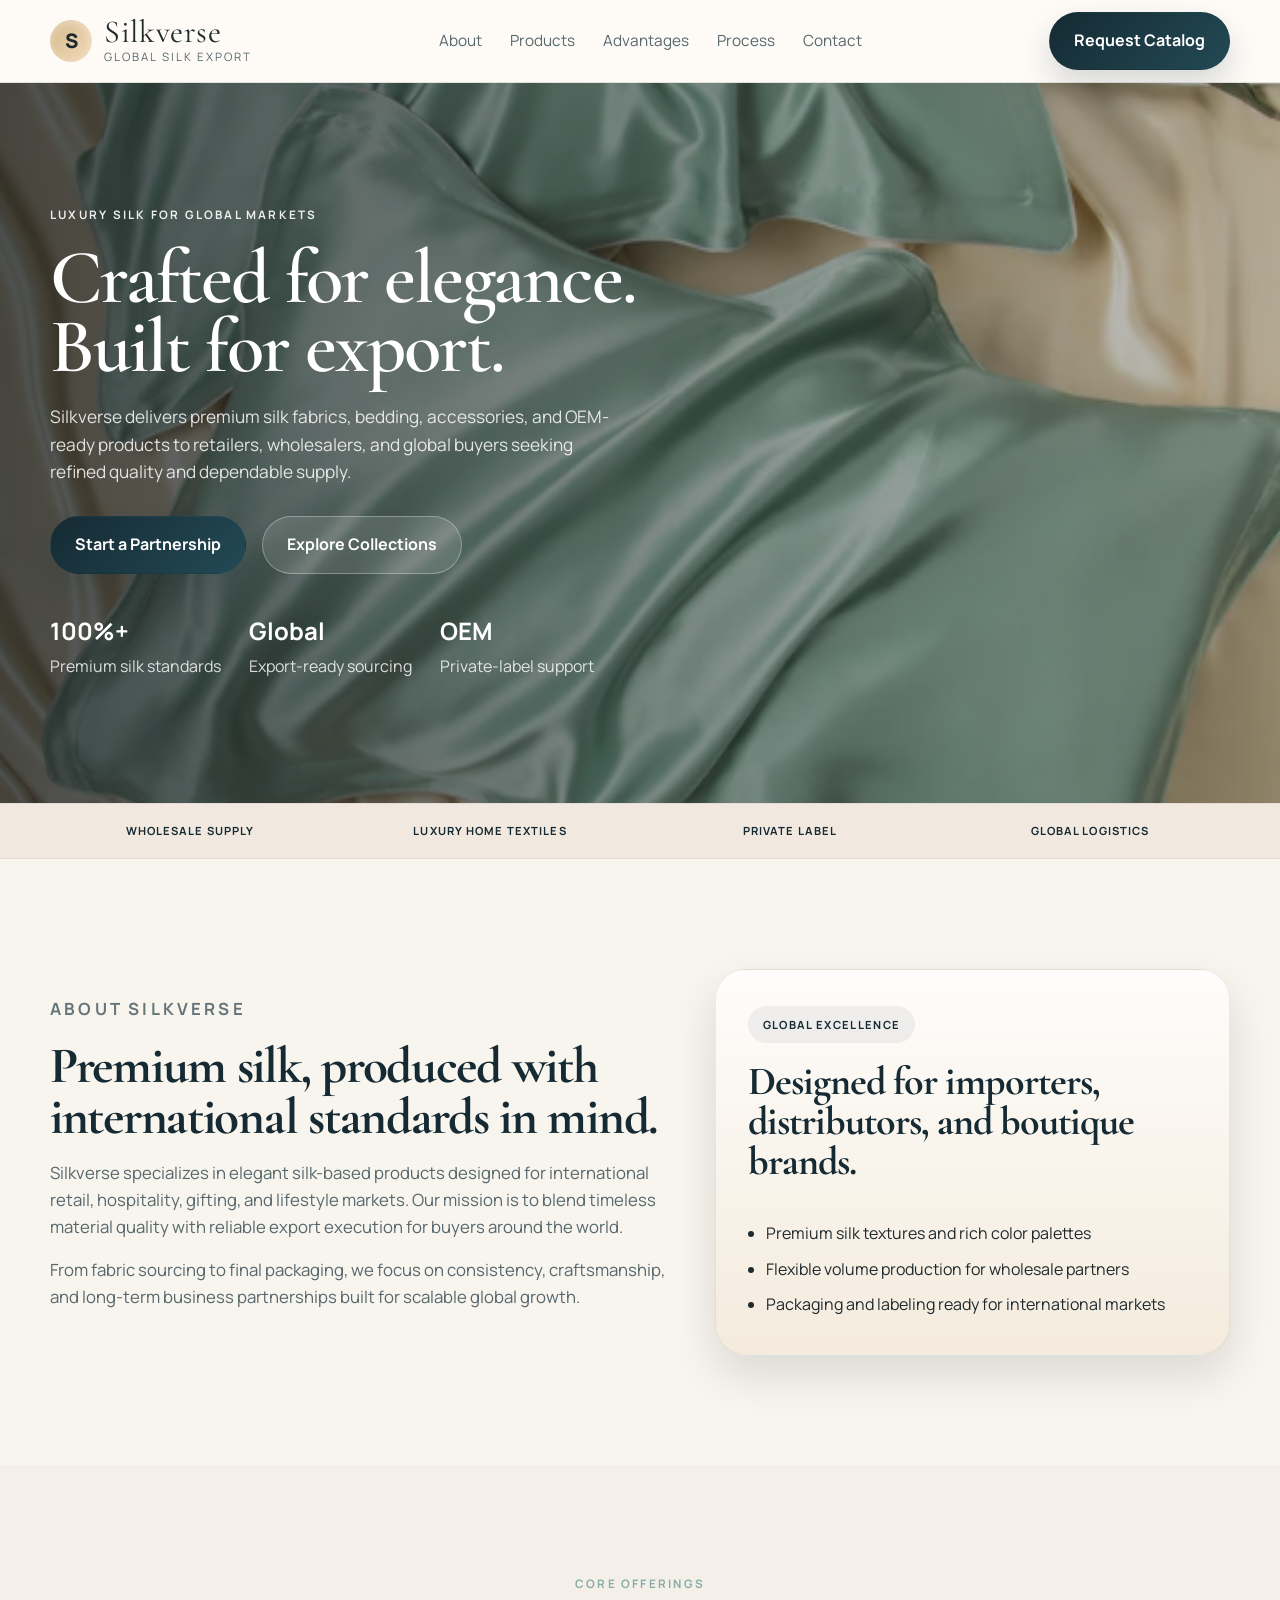
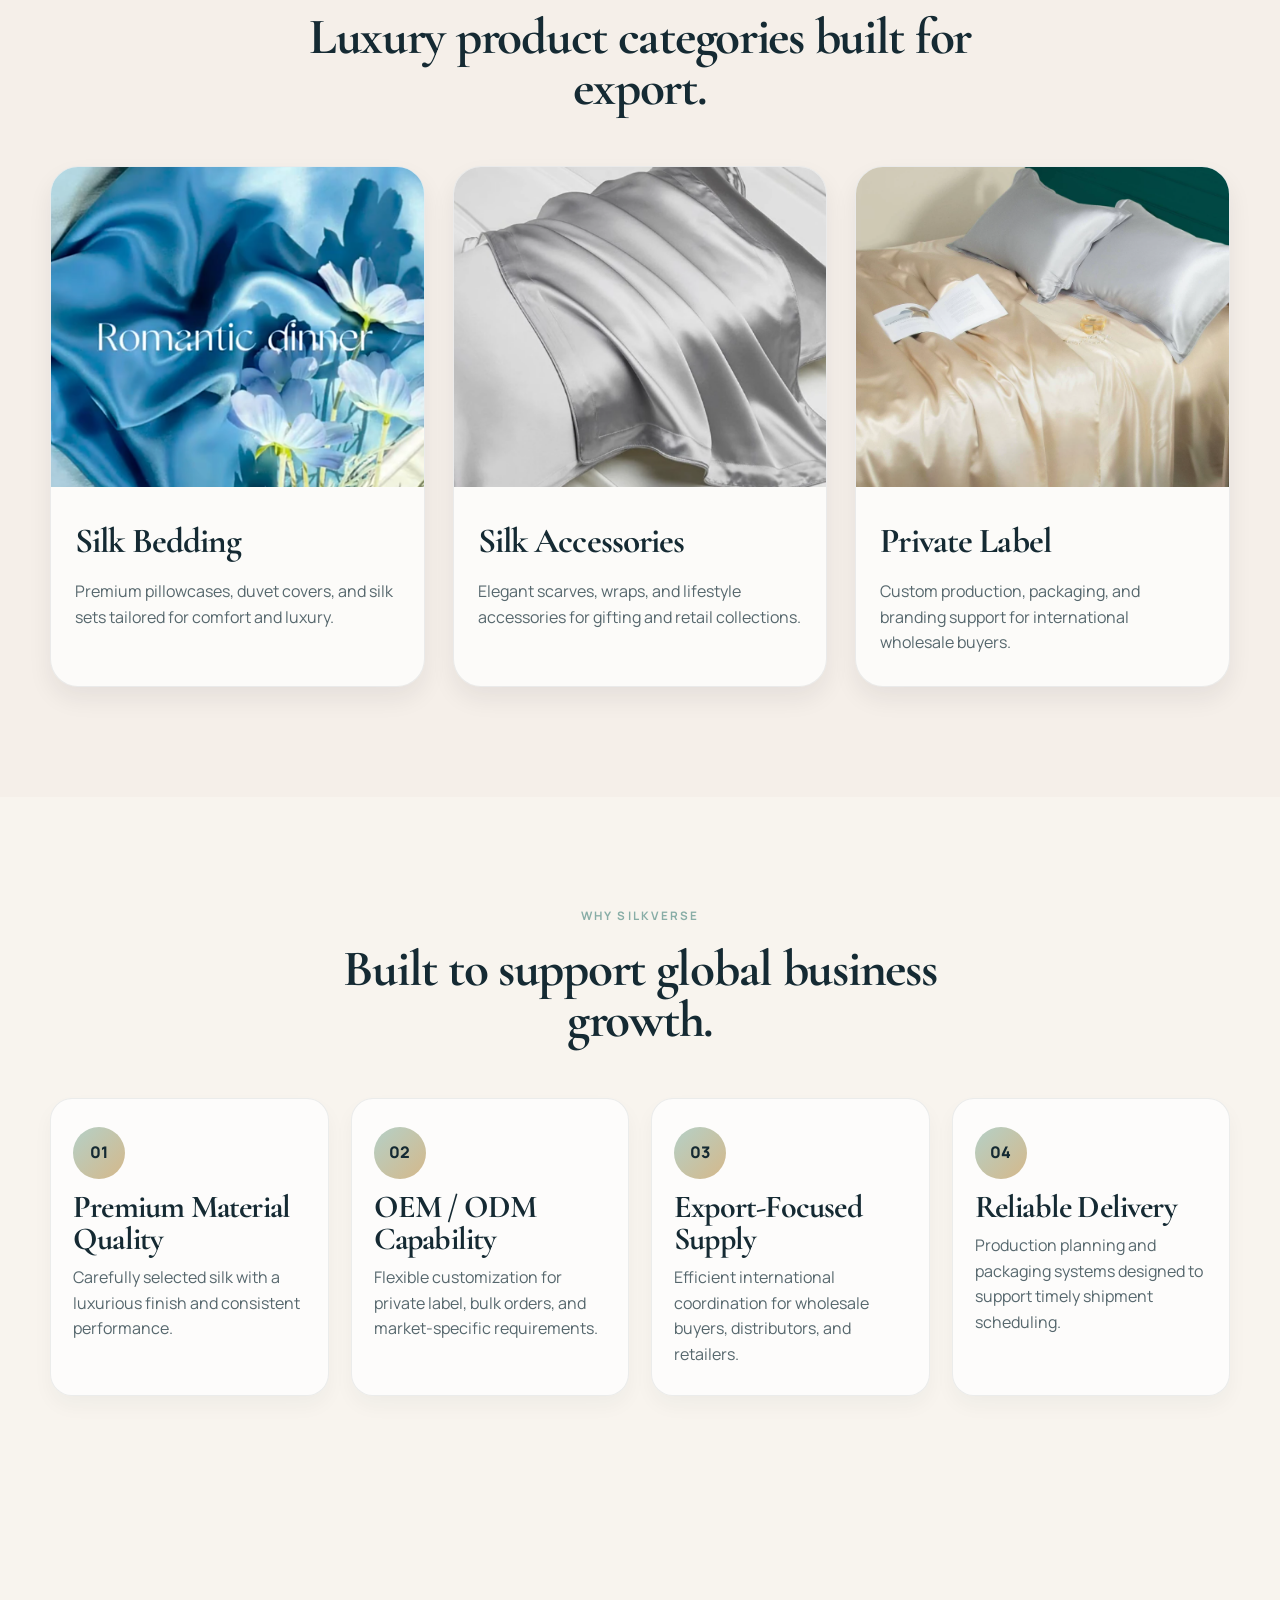
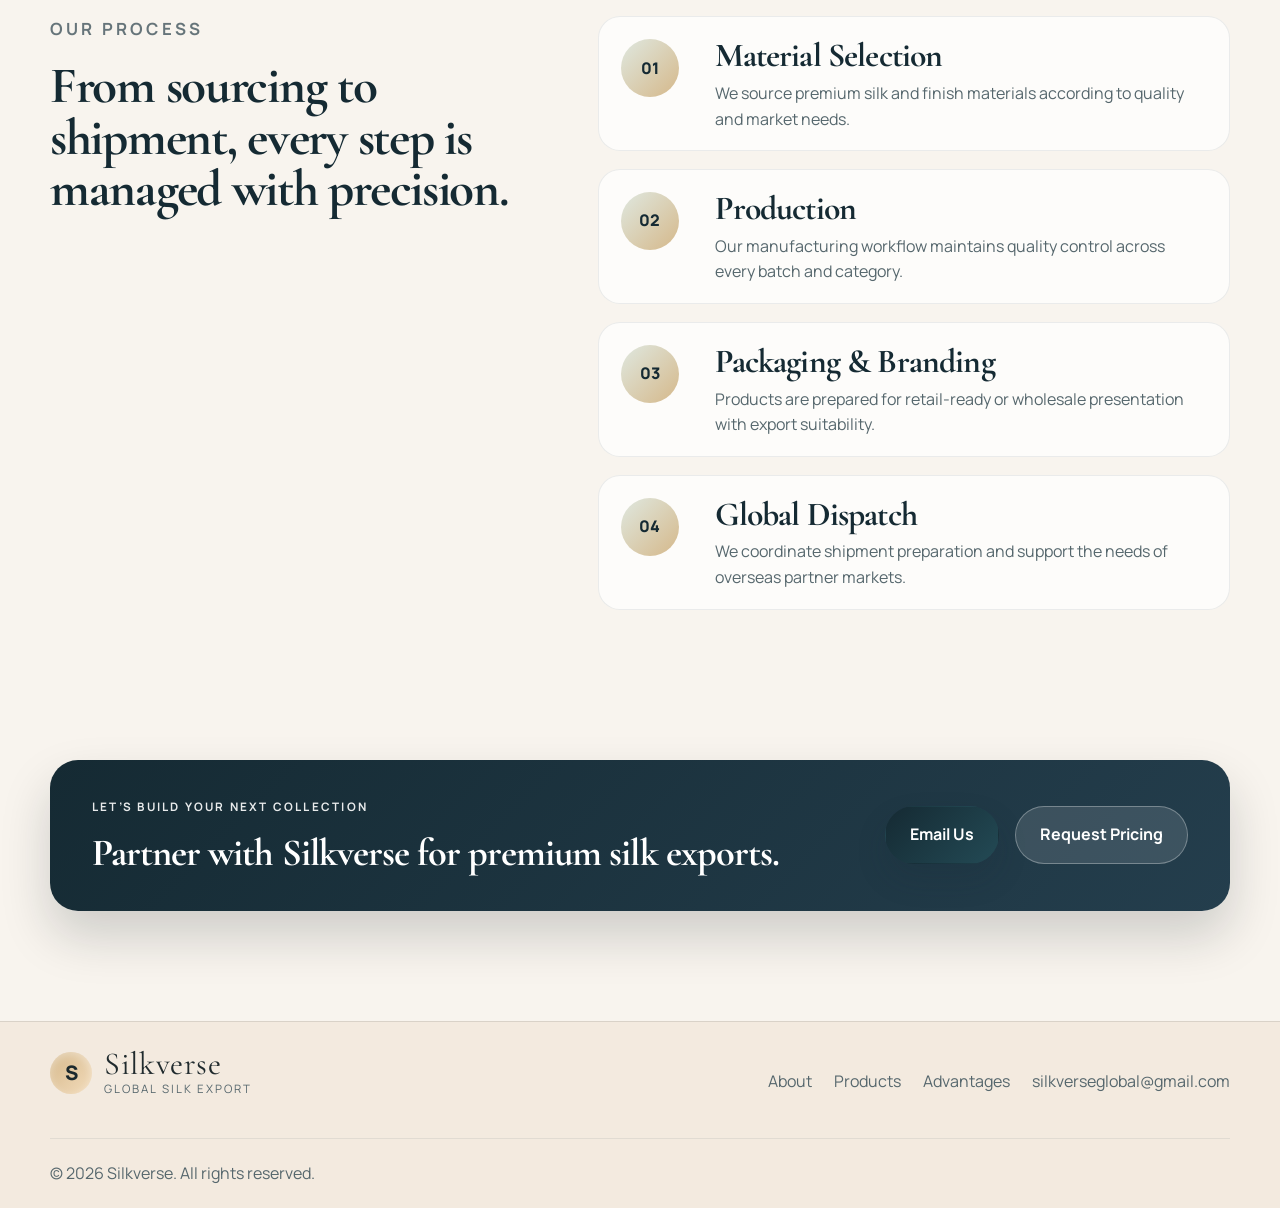
==== index.html @ 3ad84f10 "Initial Silkverse marketing site Co-authored-by: Copilot <223556219+Copilot@users.noreply.github.com" ====
<!DOCTYPE html>
<html lang="en">
  <head>
    <meta charset="UTF-8" />
    <meta name="viewport" content="width=device-width, initial-scale=1.0" />
    <meta
      name="description"
      content="Silkverse is a global silk export company delivering premium silk textiles, home essentials, and OEM solutions for international wholesale partners."
    />
    <title>Silkverse | Global Silk Export</title>
    <link rel="preconnect" href="https://fonts.googleapis.com" />
    <link rel="preconnect" href="https://fonts.gstatic.com" crossorigin />
    <link
      href="https://fonts.googleapis.com/css2?family=Cormorant+Garamond:wght@400;500;600;700&family=Manrope:wght@400;500;600;700;800&display=swap"
      rel="stylesheet"
    />
    <link rel="stylesheet" href="styles.css" />
  </head>
  <body>
    <header class="site-header">
      <div class="container nav-wrap">
        <div class="brand" aria-label="Silkverse logo">
          <span class="brand-mark">S</span>
          <div>
            <div class="brand-name">Silkverse</div>
            <div class="brand-tag">Global Silk Export</div>
          </div>
        </div>

        <nav class="main-nav" aria-label="Main navigation">
          <a href="#about">About</a>
          <a href="#products">Products</a>
          <a href="#advantages">Advantages</a>
          <a href="#process">Process</a>
          <a href="#contact">Contact</a>
        </nav>

        <a class="nav-cta" href="mailto:silkverseglobal@gmail.com">Request Catalog</a>
      </div>
    </header>

    <main>
      <section class="hero">
        <div class="hero-overlay"></div>
        <div class="container hero-grid">
          <div class="hero-copy">
            <p class="eyebrow">Luxury silk for global markets</p>
            <h1>Crafted for elegance. Built for export.</h1>
            <p class="lead">
              Silkverse delivers premium silk fabrics, bedding, accessories, and OEM-ready
              products to retailers, wholesalers, and global buyers seeking refined quality and
              dependable supply.
            </p>
            <div class="hero-actions">
              <a class="btn btn-primary" href="mailto:silkverseglobal@gmail.com">Start a Partnership</a>
              <a class="btn btn-secondary" href="#products">Explore Collections</a>
            </div>
            <ul class="hero-metrics" aria-label="Company metrics">
              <li><strong>100%+</strong><span>Premium silk standards</span></li>
              <li><strong>Global</strong><span>Export-ready sourcing</span></li>
              <li><strong>OEM</strong><span>Private-label support</span></li>
            </ul>
          </div>
        </div>
      </section>

      <section class="trust-bar">
        <div class="container trust-inner">
          <span>Wholesale Supply</span>
          <span>Luxury Home Textiles</span>
          <span>Private Label</span>
          <span>Global Logistics</span>
        </div>
      </section>

      <section class="section intro" id="about">
        <div class="container split-layout">
          <div class="section-copy">
            <p class="eyebrow eyebrow-dark">About Silkverse</p>
            <h2>Premium silk, produced with international standards in mind.</h2>
            <p>
              Silkverse specializes in elegant silk-based products designed for international retail,
              hospitality, gifting, and lifestyle markets. Our mission is to blend timeless material
              quality with reliable export execution for buyers around the world.
            </p>
            <p>
              From fabric sourcing to final packaging, we focus on consistency, craftsmanship, and
              long-term business partnerships built for scalable global growth.
            </p>
          </div>

          <div class="feature-card highlight-card">
            <div class="mini-label">Global excellence</div>
            <h3>Designed for importers, distributors, and boutique brands.</h3>
            <ul>
              <li>Premium silk textures and rich color palettes</li>
              <li>Flexible volume production for wholesale partners</li>
              <li>Packaging and labeling ready for international markets</li>
            </ul>
          </div>
        </div>
      </section>

      <section class="section products" id="products">
        <div class="container">
          <div class="section-heading center">
            <p class="eyebrow eyebrow-dark">Core offerings</p>
            <h2>Luxury product categories built for export.</h2>
          </div>

          <div class="product-grid">
            <article class="product-card">
              <div class="product-visual visual-one"></div>
              <div class="product-content">
                <h3>Silk Bedding</h3>
                <p>Premium pillowcases, duvet covers, and silk sets tailored for comfort and luxury.</p>
              </div>
            </article>

            <article class="product-card">
              <div class="product-visual visual-two"></div>
              <div class="product-content">
                <h3>Silk Accessories</h3>
                <p>Elegant scarves, wraps, and lifestyle accessories for gifting and retail collections.</p>
              </div>
            </article>

            <article class="product-card">
              <div class="product-visual visual-three"></div>
              <div class="product-content">
                <h3>Private Label</h3>
                <p>Custom production, packaging, and branding support for international wholesale buyers.</p>
              </div>
            </article>
          </div>
        </div>
      </section>

      <section class="section advantages" id="advantages">
        <div class="container">
          <div class="section-heading center">
            <p class="eyebrow eyebrow-dark">Why Silkverse</p>
            <h2>Built to support global business growth.</h2>
          </div>

          <div class="advantage-grid">
            <div class="advantage-item">
              <span class="icon">01</span>
              <h3>Premium Material Quality</h3>
              <p>Carefully selected silk with a luxurious finish and consistent performance.</p>
            </div>
            <div class="advantage-item">
              <span class="icon">02</span>
              <h3>OEM / ODM Capability</h3>
              <p>Flexible customization for private label, bulk orders, and market-specific requirements.</p>
            </div>
            <div class="advantage-item">
              <span class="icon">03</span>
              <h3>Export-Focused Supply</h3>
              <p>Efficient international coordination for wholesale buyers, distributors, and retailers.</p>
            </div>
            <div class="advantage-item">
              <span class="icon">04</span>
              <h3>Reliable Delivery</h3>
              <p>Production planning and packaging systems designed to support timely shipment scheduling.</p>
            </div>
          </div>
        </div>
      </section>

      <section class="section process" id="process">
        <div class="container process-wrap">
          <div class="section-copy process-copy">
            <p class="eyebrow eyebrow-dark">Our process</p>
            <h2>From sourcing to shipment, every step is managed with precision.</h2>
          </div>

          <div class="timeline">
            <div class="timeline-item">
              <span>01</span>
              <div>
                <h3>Material Selection</h3>
                <p>We source premium silk and finish materials according to quality and market needs.</p>
              </div>
            </div>
            <div class="timeline-item">
              <span>02</span>
              <div>
                <h3>Production</h3>
                <p>Our manufacturing workflow maintains quality control across every batch and category.</p>
              </div>
            </div>
            <div class="timeline-item">
              <span>03</span>
              <div>
                <h3>Packaging & Branding</h3>
                <p>Products are prepared for retail-ready or wholesale presentation with export suitability.</p>
              </div>
            </div>
            <div class="timeline-item">
              <span>04</span>
              <div>
                <h3>Global Dispatch</h3>
                <p>We coordinate shipment preparation and support the needs of overseas partner markets.</p>
              </div>
            </div>
          </div>
        </div>
      </section>

      <section class="section cta-block" id="contact">
        <div class="container cta-box">
          <div>
            <p class="eyebrow">Let’s build your next collection</p>
            <h2>Partner with Silkverse for premium silk exports.</h2>
          </div>
          <div class="cta-actions">
            <a class="btn btn-primary" href="mailto:silkverseglobal@gmail.com">Email Us</a>
            <a class="btn btn-secondary" href="mailto:silkverseglobal@gmail.com?subject=Wholesale%20Inquiry">Request Pricing</a>
          </div>
        </div>
      </section>
    </main>

    <footer class="site-footer">
      <div class="container footer-wrap">
        <div>
          <div class="brand footer-brand" aria-label="Silkverse footer logo">
            <span class="brand-mark">S</span>
            <div>
              <div class="brand-name">Silkverse</div>
              <div class="brand-tag">Global Silk Export</div>
            </div>
          </div>
        </div>

        <div class="footer-links">
          <a href="#about">About</a>
          <a href="#products">Products</a>
          <a href="#advantages">Advantages</a>
          <a href="mailto:silkverseglobal@gmail.com">silkverseglobal@gmail.com</a>
        </div>
      </div>
      <div class="container footer-bottom">
        <p>© <span id="year"></span> Silkverse. All rights reserved.</p>
      </div>
    </footer>

    <script src="script.js"></script>
  </body>
</html>
---- styles.css ----
:root {
  --bg: #f8f4ee;
  --panel: #fffdf9;
  --panel-strong: #f3e8db;
  --text: #1f2a2d;
  --muted: #56676d;
  --line: rgba(26, 35, 38, 0.12);
  --gold: #d5b88a;
  --sage: #b4d0c7;
  --sage-deep: #7ca69f;
  --navy: #152a33;
  --shadow: 0 20px 45px rgba(17, 24, 29, 0.12);
}

* {
  box-sizing: border-box;
}

html {
  scroll-behavior: smooth;
}

body {
  margin: 0;
  font-family: "Manrope", sans-serif;
  color: var(--text);
  background: var(--bg);
  line-height: 1.6;
}

a {
  color: inherit;
  text-decoration: none;
}

img {
  max-width: 100%;
  display: block;
}

.container {
  width: min(1180px, calc(100% - 40px));
  margin: 0 auto;
}

.site-header {
  position: sticky;
  top: 0;
  z-index: 20;
  background: rgba(255, 253, 249, 0.82);
  backdrop-filter: blur(10px);
  border-bottom: 1px solid var(--line);
}

.nav-wrap {
  display: flex;
  align-items: center;
  justify-content: space-between;
  min-height: 82px;
  gap: 20px;
}

.brand {
  display: inline-flex;
  align-items: center;
  gap: 12px;
}

.brand-mark {
  display: grid;
  place-items: center;
  width: 42px;
  height: 42px;
  border-radius: 50%;
  background: linear-gradient(135deg, var(--gold), #f3dcbc);
  color: #1b292d;
  font-weight: 800;
  font-size: 1.25rem;
  box-shadow: inset 0 3px 9px rgba(255, 255, 255, 0.4);
}

.brand-name {
  font-family: "Cormorant Garamond", serif;
  font-size: clamp(2rem, 1.8vw, 2.5rem);
  line-height: 1;
  letter-spacing: 0.02em;
}

.brand-tag {
  font-size: 0.72rem;
  text-transform: uppercase;
  letter-spacing: 0.18em;
  color: var(--muted);
}

.main-nav {
  display: flex;
  align-items: center;
  gap: 28px;
  color: var(--muted);
  font-size: 0.96rem;
}

.main-nav a {
  position: relative;
}

.main-nav a::after {
  content: "";
  position: absolute;
  left: 0;
  bottom: -8px;
  width: 100%;
  height: 2px;
  background: var(--gold);
  transform: scaleX(0);
  transform-origin: left;
  transition: transform 0.25s ease;
}

.main-nav a:hover::after,
.main-nav a:focus-visible::after {
  transform: scaleX(1);
}

.nav-cta,
.btn {
  display: inline-flex;
  align-items: center;
  justify-content: center;
  padding: 0.95rem 1.5rem;
  border-radius: 999px;
  border: 1px solid transparent;
  font-weight: 700;
  transition: transform 0.2s ease, box-shadow 0.2s ease, border-color 0.2s ease;
}

.nav-cta,
.btn-primary {
  background: linear-gradient(135deg, var(--navy), #234a55);
  color: #fff;
  box-shadow: 0 15px 30px rgba(21, 42, 51, 0.17);
}

.btn-secondary {
  background: rgba(255, 255, 255, 0.12);
  color: #fff;
  border-color: rgba(255, 255, 255, 0.3);
}

.nav-cta:hover,
.btn:hover {
  transform: translateY(-1px);
}

.hero {
  position: relative;
  min-height: 720px;
  display: flex;
  align-items: center;
  background-image: url("蠶絲 (2).png");
  background-size: cover;
  background-position: center;
}

.hero-overlay {
  position: absolute;
  inset: 0;
  background: linear-gradient(90deg, rgba(10, 16, 19, 0.72), rgba(10, 16, 19, 0.22));
}

.hero-grid {
  position: relative;
  z-index: 1;
  width: min(1180px, calc(100% - 40px));
  display: grid;
  grid-template-columns: 1.15fr 0.85fr;
  align-items: center;
}

.hero-copy {
  max-width: 640px;
  color: #fff;
  padding: 72px 0;
}

.eyebrow {
  margin: 0 0 18px;
  text-transform: uppercase;
  letter-spacing: 0.19em;
  font-size: 0.73rem;
  font-weight: 700;
  opacity: 0.9;
}

.eyebrow-dark {
  color: var(--sage-deep);
}

.hero h1,
.section h2,
.product-content h3,
.feature-card h3,
.advantage-item h3,
.timeline-item h3 {
  font-family: "Cormorant Garamond", serif;
  letter-spacing: -0.025em;
}

.hero h1 {
  margin: 0;
  font-size: clamp(4rem, 6vw, 7rem);
  line-height: 0.9;
  font-weight: 600;
}

.lead {
  margin-top: 22px;
  max-width: 560px;
  font-size: 1.08rem;
  color: rgba(255, 255, 255, 0.84);
}

.hero-actions {
  margin-top: 30px;
  display: flex;
  flex-wrap: wrap;
  gap: 16px;
}

.hero-metrics {
  list-style: none;
  margin: 38px 0 0;
  padding: 0;
  display: flex;
  flex-wrap: wrap;
  gap: 28px;
}

.hero-metrics li {
  display: flex;
  flex-direction: column;
  gap: 4px;
  min-width: 130px;
  color: rgba(255, 255, 255, 0.82);
}

.hero-metrics strong {
  font-size: 1.5rem;
  color: #fff;
}

.trust-bar {
  background: #f1e8df;
  border-top: 1px solid rgba(21, 42, 51, 0.06);
  border-bottom: 1px solid rgba(21, 42, 51, 0.06);
}

.trust-inner {
  display: grid;
  grid-template-columns: repeat(4, minmax(0, 1fr));
  gap: 20px;
  padding: 18px 0;
  text-align: center;
  color: var(--navy);
  font-weight: 700;
  letter-spacing: 0.1em;
  text-transform: uppercase;
  font-size: 0.7rem;
}

.section {
  padding: 110px 0;
}

.section-heading {
  max-width: 700px;
  margin-bottom: 52px;
}

.section-heading.center {
  margin-left: auto;
  margin-right: auto;
  text-align: center;
}

.section h2 {
  margin: 0;
  font-size: clamp(2.8rem, 4vw, 4rem);
  line-height: 1;
  color: var(--navy);
}

.split-layout {
  display: grid;
  grid-template-columns: 1.1fr 0.9fr;
  gap: 36px;
  align-items: center;
}

.section-copy p {
  color: var(--muted);
  font-size: 1.05rem;
}

.feature-card {
  background: linear-gradient(180deg, #fefdfb, #f4ebdd);
  border: 1px solid rgba(21, 42, 51, 0.08);
  box-shadow: var(--shadow);
  border-radius: 30px;
  padding: 36px 32px;
}

.feature-card h3 {
  margin-top: 0;
  font-size: 2.5rem;
  color: var(--navy);
  line-height: 1;
}

.feature-card ul {
  margin: 18px 0 0;
  padding-left: 18px;
  color: var(--text);
}

.feature-card li + li {
  margin-top: 10px;
}

.mini-label {
  display: inline-block;
  padding: 0.6rem 0.9rem;
  border-radius: 999px;
  background: rgba(21, 42, 51, 0.06);
  color: var(--navy);
  font-size: 0.7rem;
  text-transform: uppercase;
  letter-spacing: 0.12em;
  font-weight: 700;
  margin-bottom: 18px;
}

.products {
  background: #f5efe9;
}

.product-grid {
  display: grid;
  grid-template-columns: repeat(3, minmax(0, 1fr));
  gap: 28px;
}

.product-card {
  overflow: hidden;
  border-radius: 28px;
  background: rgba(255, 255, 255, 0.72);
  border: 1px solid rgba(21, 42, 51, 0.08);
  box-shadow: 0 12px 24px rgba(23, 33, 36, 0.07);
}

.product-visual {
  min-height: 320px;
  background-size: cover;
  background-position: center;
}

.visual-one {
  background-image: url("蠶絲 (1).png");
}

.visual-two {
  background-image: url("蠶絲 (3).png");
}

.visual-three {
  background-image: url("蠶絲 (5).png");
}

.product-content {
  padding: 26px 24px 30px;
}

.product-content h3 {
  margin: 0 0 10px;
  font-size: 2.2rem;
  color: var(--navy);
}

.product-content p {
  margin: 0;
  color: var(--muted);
}

.advantage-grid {
  display: grid;
  grid-template-columns: repeat(4, minmax(0, 1fr));
  gap: 22px;
}

.advantage-item {
  background: rgba(255, 255, 255, 0.74);
  border: 1px solid rgba(21, 42, 51, 0.08);
  padding: 28px 22px;
  border-radius: 22px;
  box-shadow: 0 10px 20px rgba(21, 42, 51, 0.04);
}

.icon {
  display: inline-flex;
  align-items: center;
  justify-content: center;
  width: 52px;
  height: 52px;
  border-radius: 50%;
  background: linear-gradient(135deg, var(--sage), var(--gold));
  color: var(--navy);
  font-weight: 800;
  margin-bottom: 12px;
}

.advantage-item h3 {
  margin: 0 0 10px;
  font-size: 2rem;
  color: var(--navy);
  line-height: 1;
}

.advantage-item p {
  margin: 0;
  color: var(--muted);
}

.process-wrap {
  display: grid;
  grid-template-columns: 0.9fr 1.1fr;
  gap: 30px;
  align-items: start;
}

.process-copy {
  position: sticky;
  top: 112px;
}

.timeline {
  display: grid;
  gap: 18px;
}

.timeline-item {
  display: grid;
  grid-template-columns: 74px 1fr;
  gap: 20px;
  background: rgba(255, 255, 255, 0.7);
  border: 1px solid rgba(21, 42, 51, 0.08);
  border-radius: 22px;
  padding: 22px 22px 18px;
}

.timeline-item span {
  display: grid;
  place-items: center;
  width: 58px;
  height: 58px;
  border-radius: 50%;
  background: linear-gradient(135deg, #dfe8e0, var(--gold));
  color: var(--navy);
  font-weight: 800;
}

.timeline-item h3 {
  margin: 0 0 8px;
  font-size: 2.1rem;
  color: var(--navy);
  line-height: 1;
}

.timeline-item p {
  margin: 0;
  color: var(--muted);
}

.cta-block {
  padding-top: 40px;
}

.cta-box {
  display: flex;
  align-items: center;
  justify-content: space-between;
  gap: 22px;
  padding: 38px 42px;
  border-radius: 28px;
  background: linear-gradient(135deg, var(--navy), #243e4d);
  color: white;
  box-shadow: 0 25px 50px rgba(15, 28, 34, 0.18);
}

.cta-box h2 {
  margin: 0;
  color: #fff;
  font-size: clamp(2.1rem, 3vw, 3.3rem);
  font-family: "Cormorant Garamond", serif;
  line-height: 1;
}

.cta-actions {
  display: flex;
  flex-wrap: wrap;
  gap: 16px;
}

.site-footer {
  background: #f3eadf;
  border-top: 1px solid var(--line);
  padding-top: 26px;
}

.footer-wrap,
.footer-bottom {
  display: flex;
  align-items: center;
  justify-content: space-between;
  gap: 16px;
}

.footer-brand {
  margin-bottom: 18px;
}

.footer-links {
  display: flex;
  flex-wrap: wrap;
  justify-content: flex-end;
  gap: 22px;
  color: var(--muted);
}

.footer-bottom {
  border-top: 1px solid rgba(21, 42, 51, 0.08);
  margin-top: 22px;
  min-height: 70px;
  color: var(--muted);
}

@media (max-width: 980px) {
  .hero-grid,
  .split-layout,
  .process-wrap,
  .cta-box {
    grid-template-columns: 1fr;
    display: grid;
  }

  .product-grid,
  .advantage-grid,
  .trust-inner {
    grid-template-columns: repeat(2, minmax(0, 1fr));
  }

  .main-nav {
    display: none;
  }

  .cta-box {
    justify-content: stretch;
  }
}

@media (max-width: 640px) {
  .hero {
    min-height: 620px;
  }

  .hero-copy {
    padding: 52px 0;
  }

  .product-grid,
  .advantage-grid,
  .trust-inner {
    grid-template-columns: 1fr;
  }

  .nav-wrap {
    min-height: 72px;
  }

  .nav-cta {
    display: none;
  }

  .hero-actions,
  .cta-actions,
  .footer-wrap,
  .footer-bottom {
    flex-direction: column;
    align-items: flex-start;
  }

  .footer-links {
    justify-content: flex-start;
  }

  .section {
    padding: 80px 0;
  }
}
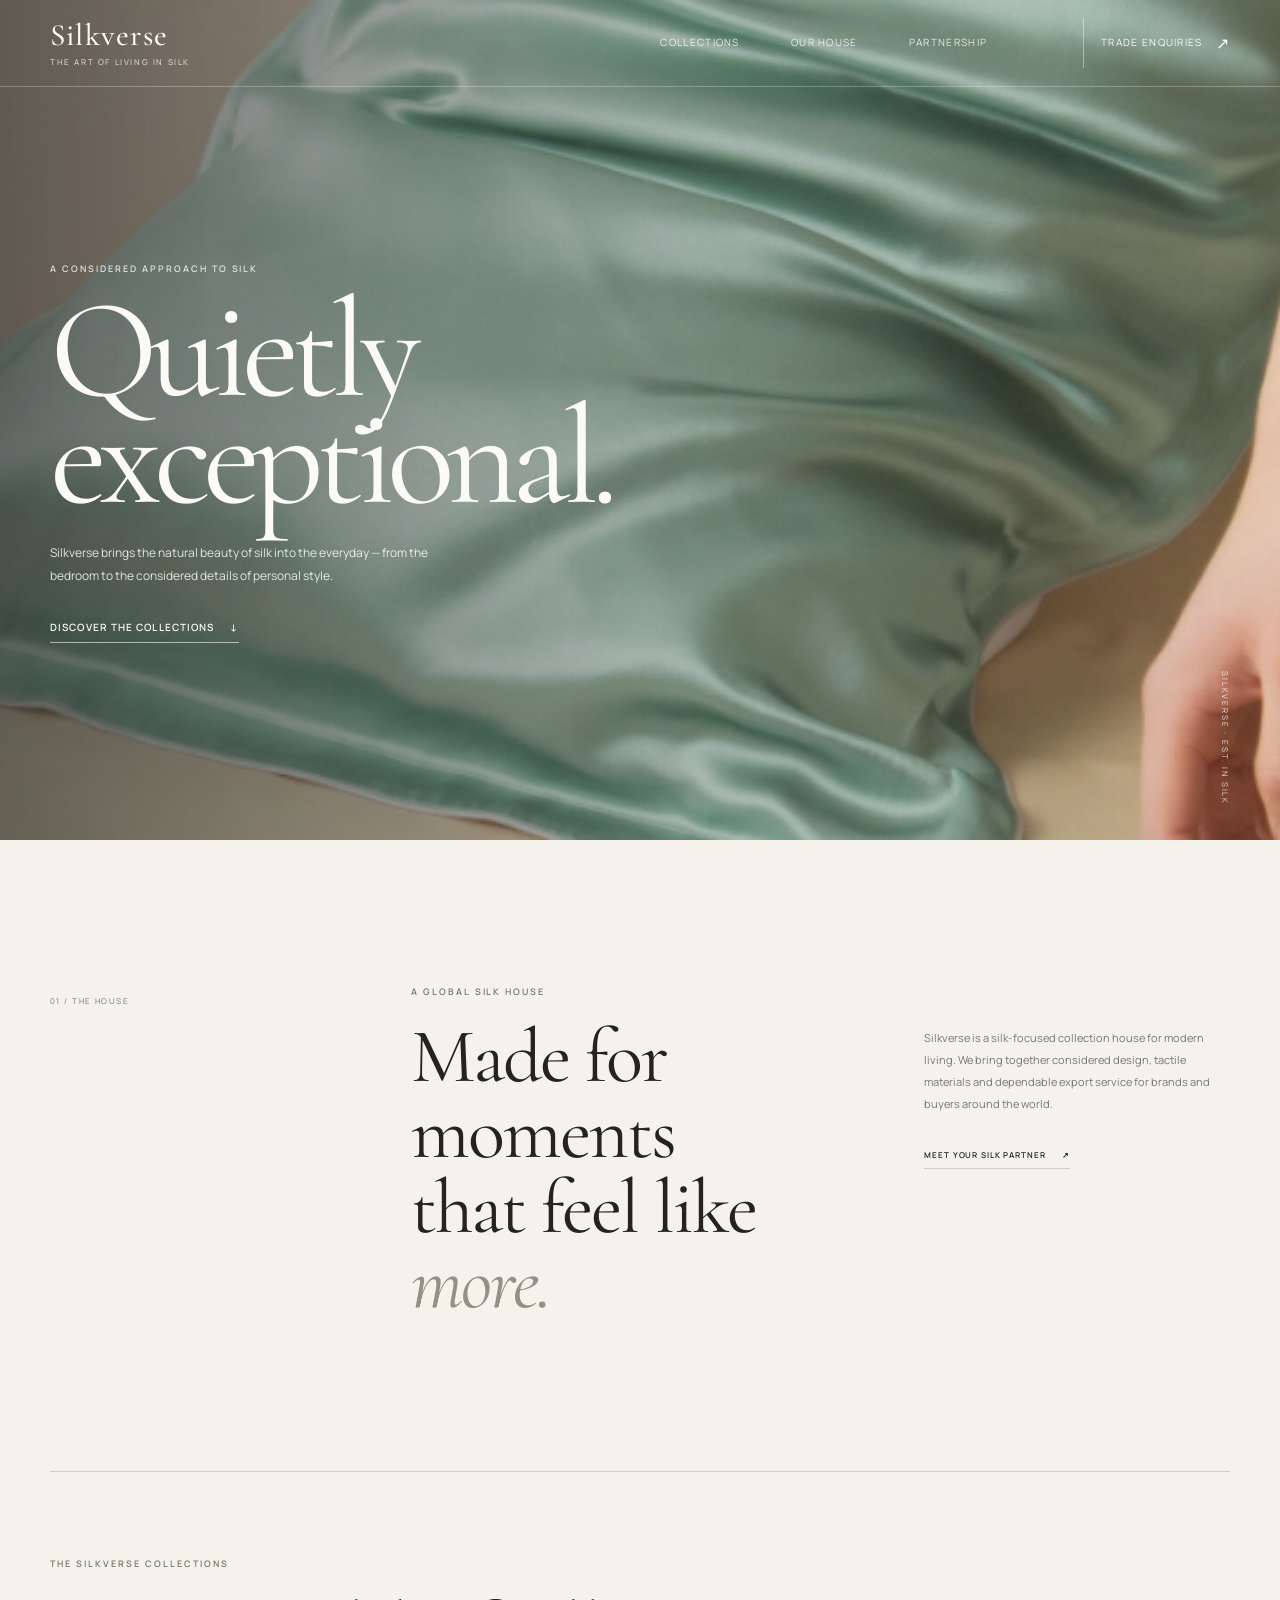
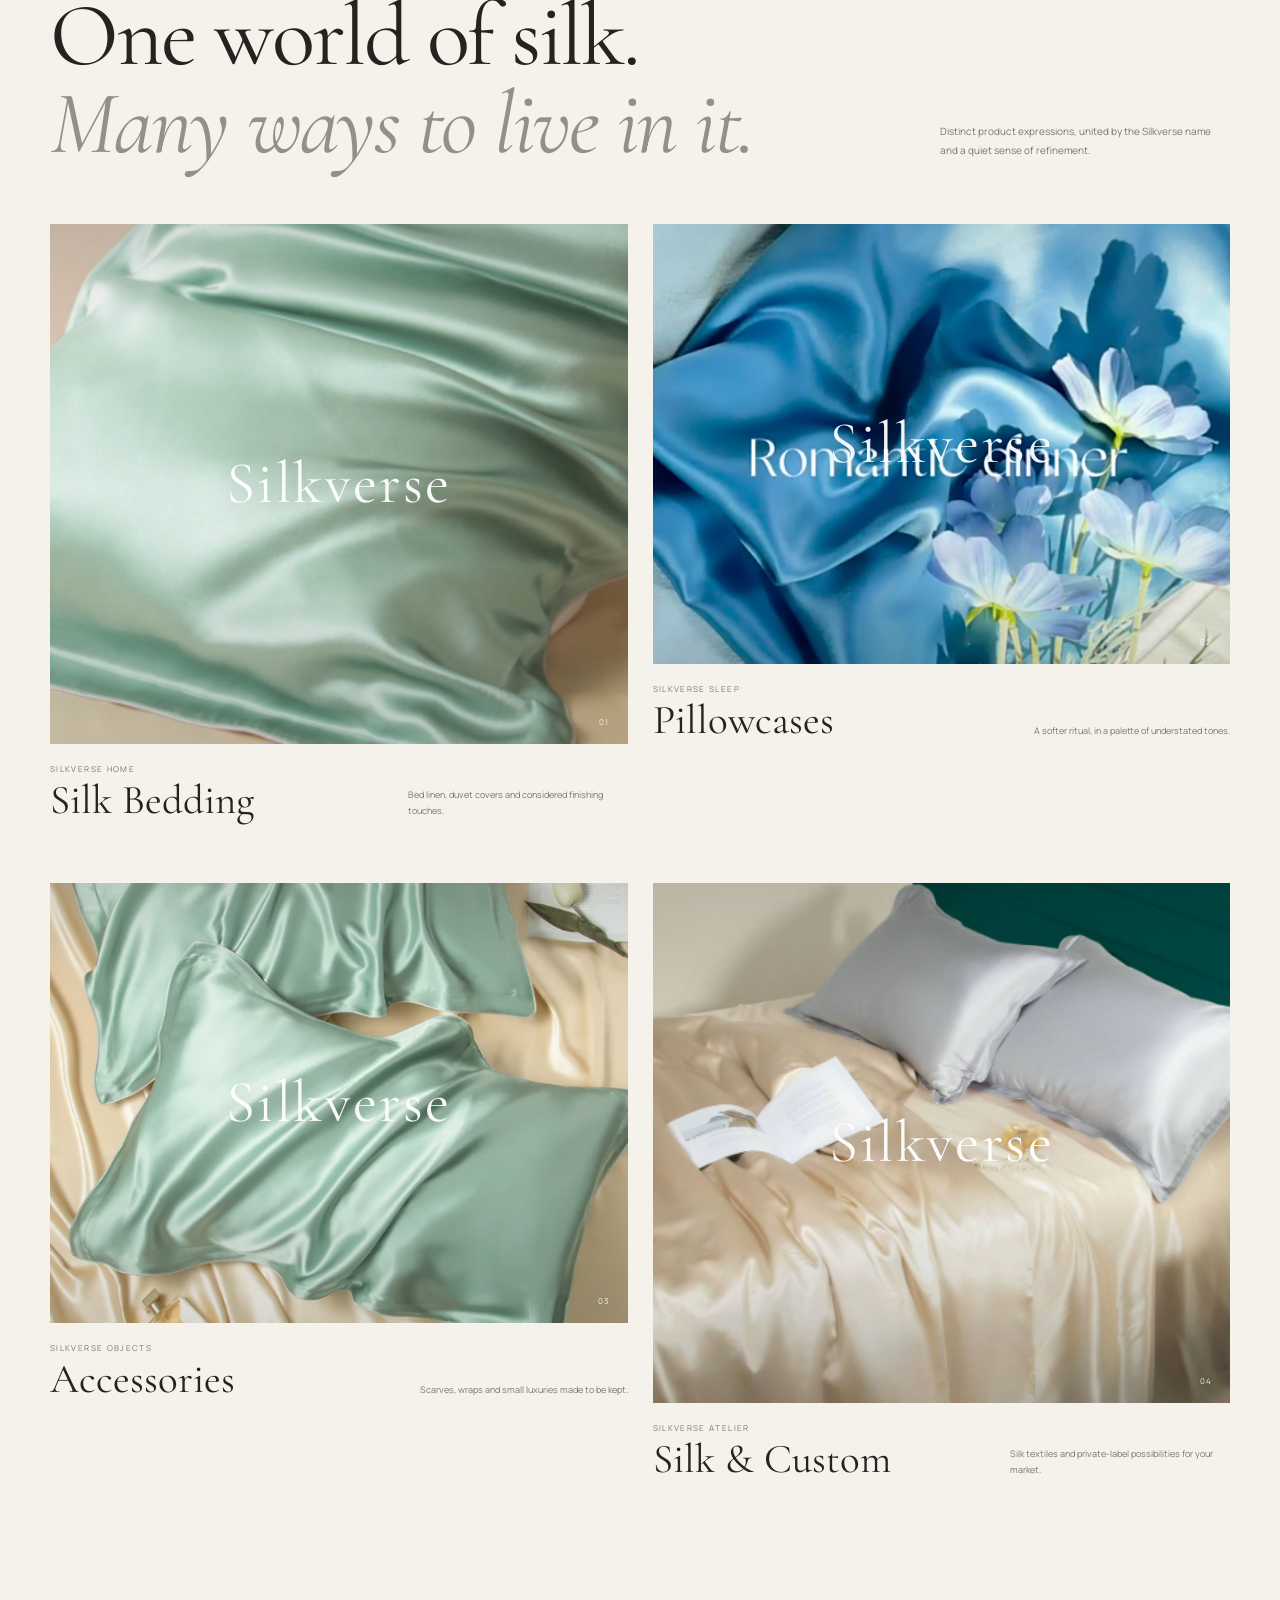
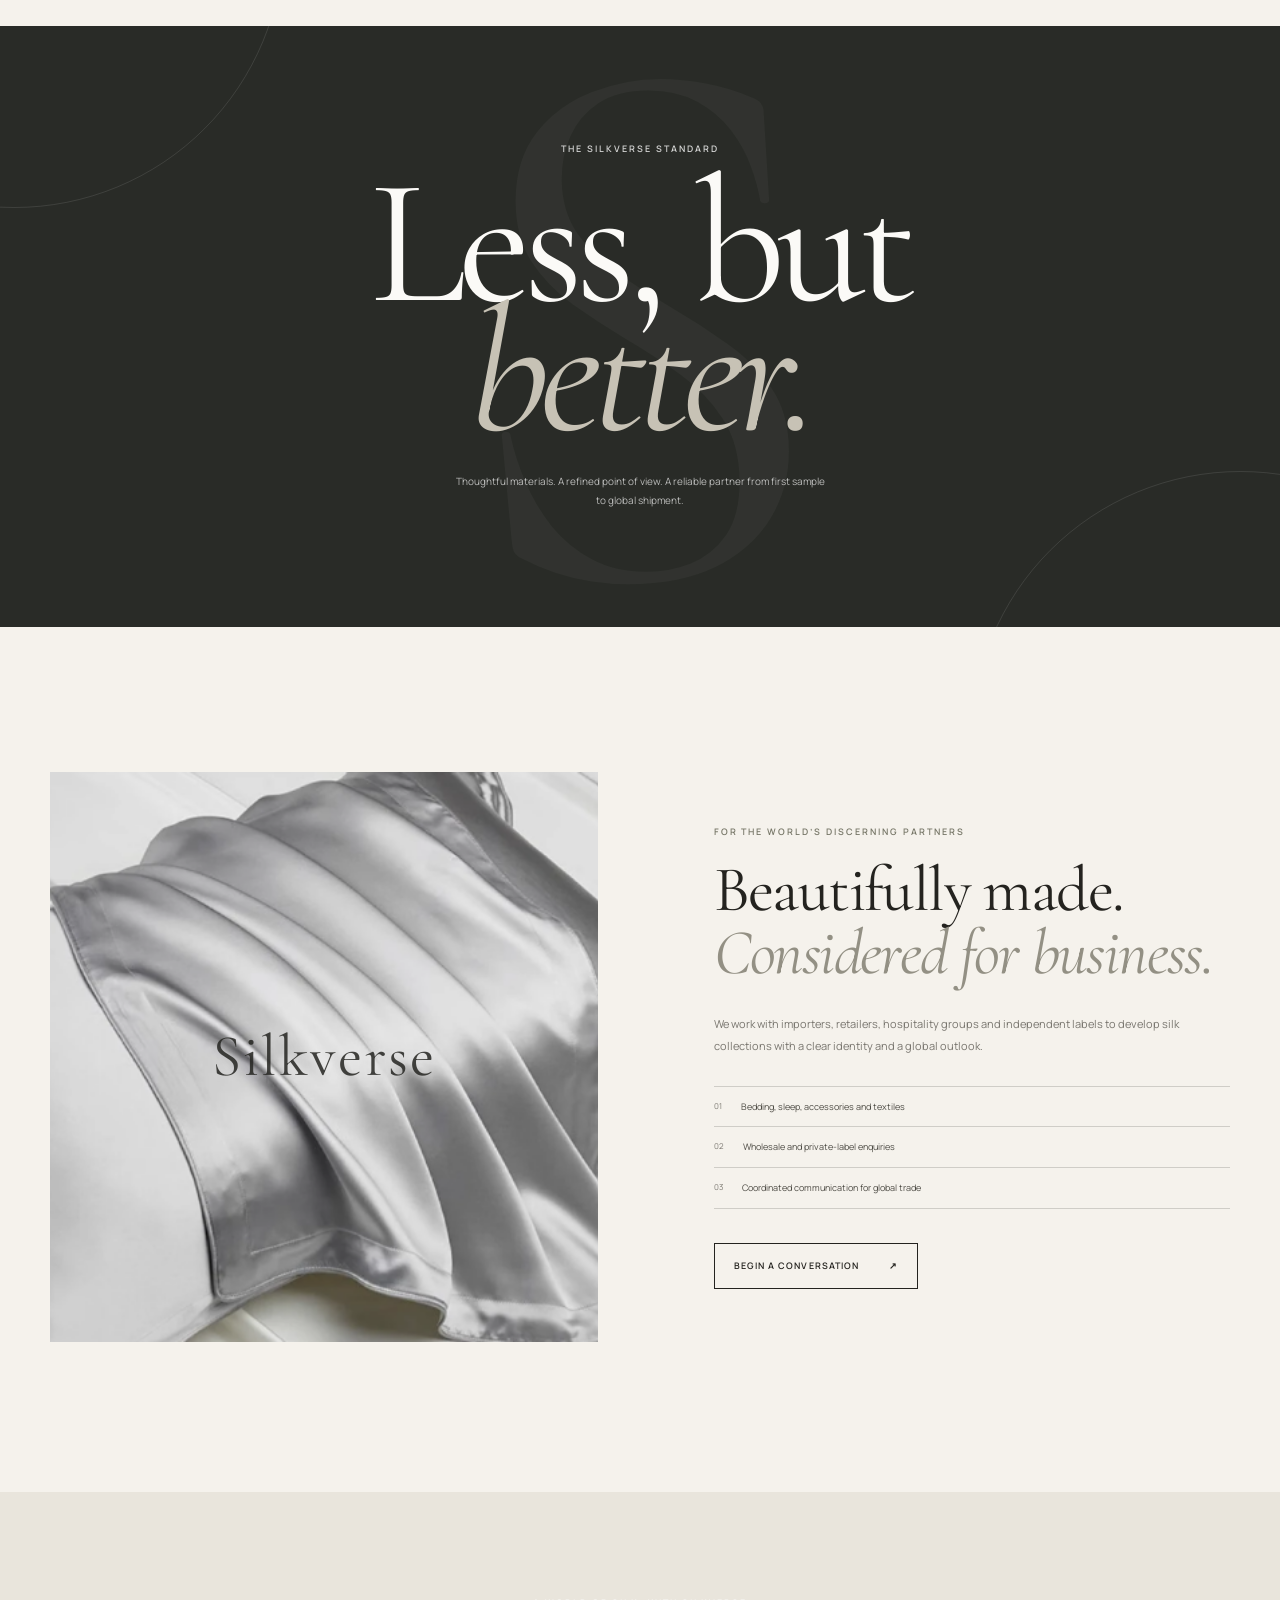
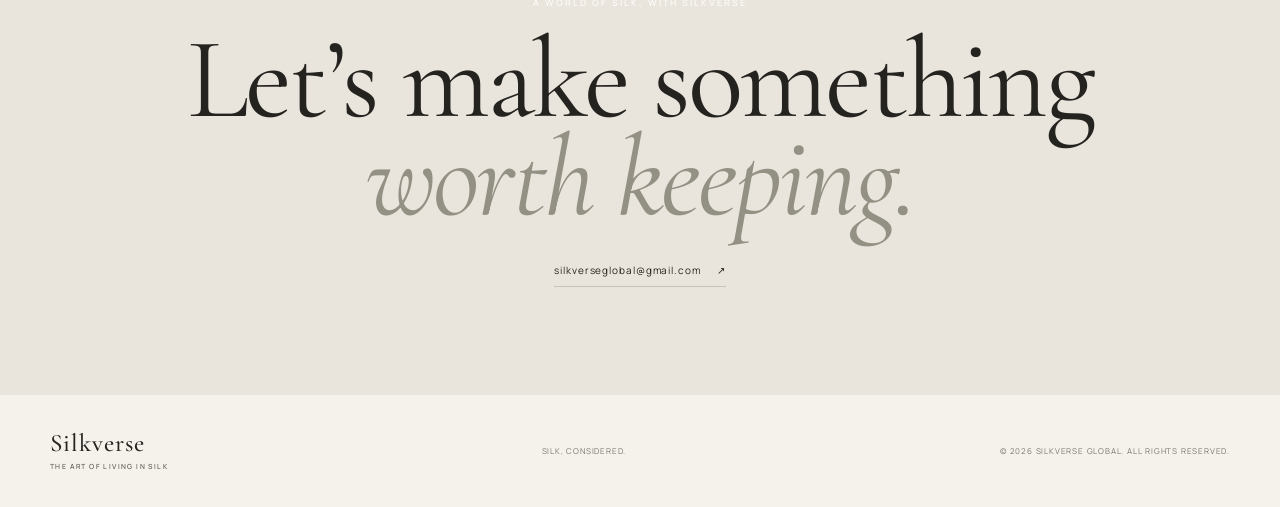
==== commit 8eb2da3e: "Redesign Silkverse site with quiet luxury direction Co-authored-by: Copilot <223556219+Copilot@users" ====
--- a/index.html
+++ b/index.html
@@ -1,251 +1,209 @@
-<!DOCTYPE html>
+<!doctype html>
 <html lang="en">
   <head>
     <meta charset="UTF-8" />
     <meta name="viewport" content="width=device-width, initial-scale=1.0" />
     <meta
       name="description"
-      content="Silkverse is a global silk export company delivering premium silk textiles, home essentials, and OEM solutions for international wholesale partners."
+      content="Silkverse is a global silk house creating refined silk bedding, sleep essentials, accessories and textiles for international partners."
     />
-    <title>Silkverse | Global Silk Export</title>
+    <meta name="theme-color" content="#f5f2ec" />
+    <title>Silkverse — The Art of Living in Silk</title>
     <link rel="preconnect" href="https://fonts.googleapis.com" />
     <link rel="preconnect" href="https://fonts.gstatic.com" crossorigin />
     <link
-      href="https://fonts.googleapis.com/css2?family=Cormorant+Garamond:wght@400;500;600;700&family=Manrope:wght@400;500;600;700;800&display=swap"
+      href="https://fonts.googleapis.com/css2?family=Cormorant+Garamond:wght@400;500;600&family=Manrope:wght@400;500;600;700&display=swap"
       rel="stylesheet"
     />
     <link rel="stylesheet" href="styles.css" />
   </head>
   <body>
     <header class="site-header">
-      <div class="container nav-wrap">
-        <div class="brand" aria-label="Silkverse logo">
-          <span class="brand-mark">S</span>
-          <div>
-            <div class="brand-name">Silkverse</div>
-            <div class="brand-tag">Global Silk Export</div>
-          </div>
-        </div>
+      <div class="header-inner">
+        <a class="wordmark" href="#home" aria-label="Silkverse home">
+          <span class="wordmark-name">Silkverse</span>
+          <span class="wordmark-caption">The art of living in silk</span>
+        </a>
 
         <nav class="main-nav" aria-label="Main navigation">
-          <a href="#about">About</a>
-          <a href="#products">Products</a>
-          <a href="#advantages">Advantages</a>
-          <a href="#process">Process</a>
-          <a href="#contact">Contact</a>
+          <a href="#collections">Collections</a>
+          <a href="#house">Our House</a>
+          <a href="#partnership">Partnership</a>
         </nav>
 
-        <a class="nav-cta" href="mailto:silkverseglobal@gmail.com">Request Catalog</a>
+        <a class="header-contact" href="mailto:silkverseglobal@gmail.com">
+          <span>Trade enquiries</span>
+          <span aria-hidden="true">↗</span>
+        </a>
       </div>
     </header>
 
     <main>
-      <section class="hero">
-        <div class="hero-overlay"></div>
-        <div class="container hero-grid">
-          <div class="hero-copy">
-            <p class="eyebrow">Luxury silk for global markets</p>
-            <h1>Crafted for elegance. Built for export.</h1>
-            <p class="lead">
-              Silkverse delivers premium silk fabrics, bedding, accessories, and OEM-ready
-              products to retailers, wholesalers, and global buyers seeking refined quality and
-              dependable supply.
-            </p>
-            <div class="hero-actions">
-              <a class="btn btn-primary" href="mailto:silkverseglobal@gmail.com">Start a Partnership</a>
-              <a class="btn btn-secondary" href="#products">Explore Collections</a>
-            </div>
-            <ul class="hero-metrics" aria-label="Company metrics">
-              <li><strong>100%+</strong><span>Premium silk standards</span></li>
-              <li><strong>Global</strong><span>Export-ready sourcing</span></li>
-              <li><strong>OEM</strong><span>Private-label support</span></li>
-            </ul>
+      <section class="hero" id="home">
+        <img
+          class="hero-image"
+          src="蠶絲 (4).png"
+          alt="Silkverse silk bedding in soft ivory and silver"
+          fetchpriority="high"
+        />
+        <div class="hero-shade"></div>
+        <div class="hero-content">
+          <p class="eyebrow light">A considered approach to silk</p>
+          <h1>Quietly<br />exceptional.</h1>
+          <p class="hero-description">
+            Silkverse brings the natural beauty of silk into the everyday — from the bedroom to
+            the considered details of personal style.
+          </p>
+          <a class="text-link text-link-light" href="#collections">
+            Discover the collections <span aria-hidden="true">↓</span>
+          </a>
+        </div>
+        <div class="hero-signature" aria-hidden="true">SILKVERSE · EST. IN SILK</div>
+      </section>
+
+      <section class="intro section-shell" id="house">
+        <div class="intro-index">01 / THE HOUSE</div>
+        <div class="intro-copy">
+          <p class="eyebrow">A global silk house</p>
+          <h2>Made for moments<br />that feel like <em>more.</em></h2>
+        </div>
+        <div class="intro-note">
+          <p>
+            Silkverse is a silk-focused collection house for modern living. We bring together
+            considered design, tactile materials and dependable export service for brands and
+            buyers around the world.
+          </p>
+          <a class="text-link" href="mailto:silkverseglobal@gmail.com">
+            Meet your silk partner <span aria-hidden="true">↗</span>
+          </a>
+        </div>
+      </section>
+
+      <section class="collections section-shell" id="collections">
+        <div class="section-heading">
+          <div>
+            <p class="eyebrow">The Silkverse collections</p>
+            <h2>One world of silk.<br /><em>Many ways to live in it.</em></h2>
           </div>
-        </div>
-      </section>
-
-      <section class="trust-bar">
-        <div class="container trust-inner">
-          <span>Wholesale Supply</span>
-          <span>Luxury Home Textiles</span>
-          <span>Private Label</span>
-          <span>Global Logistics</span>
-        </div>
-      </section>
-
-      <section class="section intro" id="about">
-        <div class="container split-layout">
-          <div class="section-copy">
-            <p class="eyebrow eyebrow-dark">About Silkverse</p>
-            <h2>Premium silk, produced with international standards in mind.</h2>
-            <p>
-              Silkverse specializes in elegant silk-based products designed for international retail,
-              hospitality, gifting, and lifestyle markets. Our mission is to blend timeless material
-              quality with reliable export execution for buyers around the world.
-            </p>
-            <p>
-              From fabric sourcing to final packaging, we focus on consistency, craftsmanship, and
-              long-term business partnerships built for scalable global growth.
-            </p>
-          </div>
-
-          <div class="feature-card highlight-card">
-            <div class="mini-label">Global excellence</div>
-            <h3>Designed for importers, distributors, and boutique brands.</h3>
-            <ul>
-              <li>Premium silk textures and rich color palettes</li>
-              <li>Flexible volume production for wholesale partners</li>
-              <li>Packaging and labeling ready for international markets</li>
-            </ul>
-          </div>
-        </div>
-      </section>
-
-      <section class="section products" id="products">
-        <div class="container">
-          <div class="section-heading center">
-            <p class="eyebrow eyebrow-dark">Core offerings</p>
-            <h2>Luxury product categories built for export.</h2>
-          </div>
-
-          <div class="product-grid">
-            <article class="product-card">
-              <div class="product-visual visual-one"></div>
-              <div class="product-content">
+          <p class="section-aside">
+            Distinct product expressions, united by the Silkverse name and a quiet sense of
+            refinement.
+          </p>
+        </div>
+
+        <div class="collection-grid">
+          <article class="collection-card collection-wide">
+            <a class="collection-image" href="mailto:silkverseglobal@gmail.com?subject=Silkverse%20Bedding%20Collection">
+              <img src="蠶絲 (4).png" alt="Ivory Silkverse bedding collection" loading="lazy" />
+              <span class="image-brand">Silkverse</span>
+              <span class="collection-number">01</span>
+            </a>
+            <div class="collection-info">
+              <div>
+                <p class="collection-label">Silkverse Home</p>
                 <h3>Silk Bedding</h3>
-                <p>Premium pillowcases, duvet covers, and silk sets tailored for comfort and luxury.</p>
-              </div>
-            </article>
-
-            <article class="product-card">
-              <div class="product-visual visual-two"></div>
-              <div class="product-content">
-                <h3>Silk Accessories</h3>
-                <p>Elegant scarves, wraps, and lifestyle accessories for gifting and retail collections.</p>
-              </div>
-            </article>
-
-            <article class="product-card">
-              <div class="product-visual visual-three"></div>
-              <div class="product-content">
-                <h3>Private Label</h3>
-                <p>Custom production, packaging, and branding support for international wholesale buyers.</p>
-              </div>
-            </article>
-          </div>
-        </div>
-      </section>
-
-      <section class="section advantages" id="advantages">
-        <div class="container">
-          <div class="section-heading center">
-            <p class="eyebrow eyebrow-dark">Why Silkverse</p>
-            <h2>Built to support global business growth.</h2>
-          </div>
-
-          <div class="advantage-grid">
-            <div class="advantage-item">
-              <span class="icon">01</span>
-              <h3>Premium Material Quality</h3>
-              <p>Carefully selected silk with a luxurious finish and consistent performance.</p>
-            </div>
-            <div class="advantage-item">
-              <span class="icon">02</span>
-              <h3>OEM / ODM Capability</h3>
-              <p>Flexible customization for private label, bulk orders, and market-specific requirements.</p>
-            </div>
-            <div class="advantage-item">
-              <span class="icon">03</span>
-              <h3>Export-Focused Supply</h3>
-              <p>Efficient international coordination for wholesale buyers, distributors, and retailers.</p>
-            </div>
-            <div class="advantage-item">
-              <span class="icon">04</span>
-              <h3>Reliable Delivery</h3>
-              <p>Production planning and packaging systems designed to support timely shipment scheduling.</p>
-            </div>
-          </div>
-        </div>
-      </section>
-
-      <section class="section process" id="process">
-        <div class="container process-wrap">
-          <div class="section-copy process-copy">
-            <p class="eyebrow eyebrow-dark">Our process</p>
-            <h2>From sourcing to shipment, every step is managed with precision.</h2>
-          </div>
-
-          <div class="timeline">
-            <div class="timeline-item">
-              <span>01</span>
-              <div>
-                <h3>Material Selection</h3>
-                <p>We source premium silk and finish materials according to quality and market needs.</p>
-              </div>
-            </div>
-            <div class="timeline-item">
-              <span>02</span>
-              <div>
-                <h3>Production</h3>
-                <p>Our manufacturing workflow maintains quality control across every batch and category.</p>
-              </div>
-            </div>
-            <div class="timeline-item">
-              <span>03</span>
-              <div>
-                <h3>Packaging & Branding</h3>
-                <p>Products are prepared for retail-ready or wholesale presentation with export suitability.</p>
-              </div>
-            </div>
-            <div class="timeline-item">
-              <span>04</span>
-              <div>
-                <h3>Global Dispatch</h3>
-                <p>We coordinate shipment preparation and support the needs of overseas partner markets.</p>
-              </div>
-            </div>
-          </div>
-        </div>
-      </section>
-
-      <section class="section cta-block" id="contact">
-        <div class="container cta-box">
-          <div>
-            <p class="eyebrow">Let’s build your next collection</p>
-            <h2>Partner with Silkverse for premium silk exports.</h2>
-          </div>
-          <div class="cta-actions">
-            <a class="btn btn-primary" href="mailto:silkverseglobal@gmail.com">Email Us</a>
-            <a class="btn btn-secondary" href="mailto:silkverseglobal@gmail.com?subject=Wholesale%20Inquiry">Request Pricing</a>
-          </div>
-        </div>
+              </div>
+              <p>Bed linen, duvet covers and considered finishing touches.</p>
+            </div>
+          </article>
+
+          <article class="collection-card">
+            <a class="collection-image" href="mailto:silkverseglobal@gmail.com?subject=Silkverse%20Pillowcase%20Collection">
+              <img src="蠶絲 (1).png" alt="Sea-glass silk pillowcases by Silkverse" loading="lazy" />
+              <span class="image-brand">Silkverse</span>
+              <span class="collection-number">02</span>
+            </a>
+            <div class="collection-info">
+              <div>
+                <p class="collection-label">Silkverse Sleep</p>
+                <h3>Pillowcases</h3>
+              </div>
+              <p>A softer ritual, in a palette of understated tones.</p>
+            </div>
+          </article>
+
+          <article class="collection-card">
+            <a class="collection-image" href="mailto:silkverseglobal@gmail.com?subject=Silkverse%20Accessories%20Collection">
+              <img src="蠶絲 (2).png" alt="Blue silk and floral details for Silkverse accessories" loading="lazy" />
+              <span class="image-brand">Silkverse</span>
+              <span class="collection-number">03</span>
+            </a>
+            <div class="collection-info">
+              <div>
+                <p class="collection-label">Silkverse Objects</p>
+                <h3>Accessories</h3>
+              </div>
+              <p>Scarves, wraps and small luxuries made to be kept.</p>
+            </div>
+          </article>
+
+          <article class="collection-card collection-wide">
+            <a class="collection-image" href="mailto:silkverseglobal@gmail.com?subject=Silkverse%20Silk%20Textiles%20and%20OEM">
+              <img src="蠶絲 (5).png" alt="Silver silk textile detail from Silkverse" loading="lazy" />
+              <span class="image-brand">Silkverse</span>
+              <span class="collection-number">04</span>
+            </a>
+            <div class="collection-info">
+              <div>
+                <p class="collection-label">Silkverse Atelier</p>
+                <h3>Silk & Custom</h3>
+              </div>
+              <p>Silk textiles and private-label possibilities for your market.</p>
+            </div>
+          </article>
+        </div>
+      </section>
+
+      <section class="brand-statement">
+        <div class="statement-mark" aria-hidden="true">S</div>
+        <p class="eyebrow light">The Silkverse standard</p>
+        <h2>Less, but<br /><em>better.</em></h2>
+        <p class="statement-copy">
+          Thoughtful materials. A refined point of view. A reliable partner from first sample to
+          global shipment.
+        </p>
+      </section>
+
+      <section class="partnership section-shell" id="partnership">
+        <div class="partnership-image">
+          <img src="蠶絲 (3).png" alt="Silkverse silk bedding styled for a serene bedroom" loading="lazy" />
+          <span class="image-brand image-brand-dark">Silkverse</span>
+        </div>
+        <div class="partnership-copy">
+          <p class="eyebrow">For the world’s discerning partners</p>
+          <h2>Beautifully made.<br /><em>Considered for business.</em></h2>
+          <p>
+            We work with importers, retailers, hospitality groups and independent labels to develop
+            silk collections with a clear identity and a global outlook.
+          </p>
+          <ul class="partner-points">
+            <li><span>01</span> Bedding, sleep, accessories and textiles</li>
+            <li><span>02</span> Wholesale and private-label enquiries</li>
+            <li><span>03</span> Coordinated communication for global trade</li>
+          </ul>
+          <a class="button-link" href="mailto:silkverseglobal@gmail.com?subject=Silkverse%20Trade%20Enquiry">
+            Begin a conversation <span aria-hidden="true">↗</span>
+          </a>
+        </div>
+      </section>
+
+      <section class="closing">
+        <p class="eyebrow light">A world of silk, with Silkverse</p>
+        <h2>Let’s make something<br /><em>worth keeping.</em></h2>
+        <a class="closing-email" href="mailto:silkverseglobal@gmail.com">
+          silkverseglobal@gmail.com <span aria-hidden="true">↗</span>
+        </a>
       </section>
     </main>
 
     <footer class="site-footer">
-      <div class="container footer-wrap">
-        <div>
-          <div class="brand footer-brand" aria-label="Silkverse footer logo">
-            <span class="brand-mark">S</span>
-            <div>
-              <div class="brand-name">Silkverse</div>
-              <div class="brand-tag">Global Silk Export</div>
-            </div>
-          </div>
-        </div>
-
-        <div class="footer-links">
-          <a href="#about">About</a>
-          <a href="#products">Products</a>
-          <a href="#advantages">Advantages</a>
-          <a href="mailto:silkverseglobal@gmail.com">silkverseglobal@gmail.com</a>
-        </div>
-      </div>
-      <div class="container footer-bottom">
-        <p>© <span id="year"></span> Silkverse. All rights reserved.</p>
-      </div>
+      <a class="wordmark footer-wordmark" href="#home" aria-label="Silkverse home">
+        <span class="wordmark-name">Silkverse</span>
+        <span class="wordmark-caption">The art of living in silk</span>
+      </a>
+      <p>Silk, considered.</p>
+      <p>© <span id="year"></span> Silkverse Global. All rights reserved.</p>
     </footer>
-
     <script src="script.js"></script>
   </body>
 </html>
--- a/styles.css
+++ b/styles.css
@@ -1,15 +1,14 @@
 :root {
-  --bg: #f8f4ee;
-  --panel: #fffdf9;
-  --panel-strong: #f3e8db;
-  --text: #1f2a2d;
-  --muted: #56676d;
-  --line: rgba(26, 35, 38, 0.12);
-  --gold: #d5b88a;
-  --sage: #b4d0c7;
-  --sage-deep: #7ca69f;
-  --navy: #152a33;
-  --shadow: 0 20px 45px rgba(17, 24, 29, 0.12);
+  color-scheme: light;
+  --paper: #f5f2ec;
+  --paper-deep: #ebe6dc;
+  --ink: #24231f;
+  --muted: #79766f;
+  --line: rgba(36, 35, 31, 0.18);
+  --olive: #777768;
+  --white: #fbfaf7;
+  --serif: "Cormorant Garamond", Georgia, serif;
+  --sans: "Manrope", Arial, sans-serif;
 }
 
 * {
@@ -18,14 +17,17 @@
 
 html {
   scroll-behavior: smooth;
+  scroll-padding-top: 86px;
 }
 
 body {
   margin: 0;
-  font-family: "Manrope", sans-serif;
-  color: var(--text);
-  background: var(--bg);
-  line-height: 1.6;
+  background: var(--paper);
+  color: var(--ink);
+  font-family: var(--sans);
+  font-size: 14px;
+  line-height: 1.75;
+  -webkit-font-smoothing: antialiased;
 }
 
 a {
@@ -34,88 +36,88 @@
 }
 
 img {
-  max-width: 100%;
   display: block;
-}
-
-.container {
-  width: min(1180px, calc(100% - 40px));
+  width: 100%;
+}
+
+.site-header {
+  position: absolute;
+  inset: 0 0 auto;
+  z-index: 5;
+  color: var(--white);
+  border-bottom: 1px solid rgba(255, 255, 255, 0.27);
+}
+
+.header-inner {
+  width: min(1440px, calc(100% - 100px));
+  min-height: 86px;
   margin: 0 auto;
-}
-
-.site-header {
-  position: sticky;
-  top: 0;
-  z-index: 20;
-  background: rgba(255, 253, 249, 0.82);
-  backdrop-filter: blur(10px);
-  border-bottom: 1px solid var(--line);
-}
-
-.nav-wrap {
   display: flex;
   align-items: center;
   justify-content: space-between;
-  min-height: 82px;
-  gap: 20px;
-}
-
-.brand {
+  gap: 32px;
+}
+
+.wordmark {
   display: inline-flex;
-  align-items: center;
-  gap: 12px;
-}
-
-.brand-mark {
-  display: grid;
-  place-items: center;
-  width: 42px;
-  height: 42px;
-  border-radius: 50%;
-  background: linear-gradient(135deg, var(--gold), #f3dcbc);
-  color: #1b292d;
-  font-weight: 800;
-  font-size: 1.25rem;
-  box-shadow: inset 0 3px 9px rgba(255, 255, 255, 0.4);
-}
-
-.brand-name {
-  font-family: "Cormorant Garamond", serif;
-  font-size: clamp(2rem, 1.8vw, 2.5rem);
+  flex-direction: column;
+  align-items: flex-start;
   line-height: 1;
-  letter-spacing: 0.02em;
-}
-
-.brand-tag {
-  font-size: 0.72rem;
+}
+
+.wordmark-name {
+  font-family: var(--serif);
+  font-size: 31px;
+  font-weight: 500;
+  letter-spacing: 0.04em;
+}
+
+.wordmark-caption {
+  margin-top: 7px;
+  font-size: 8px;
+  font-weight: 500;
+  letter-spacing: 0.2em;
   text-transform: uppercase;
-  letter-spacing: 0.18em;
-  color: var(--muted);
+  opacity: 0.74;
 }
 
 .main-nav {
   display: flex;
   align-items: center;
-  gap: 28px;
-  color: var(--muted);
-  font-size: 0.96rem;
+  gap: clamp(25px, 4vw, 62px);
+  margin-left: auto;
+  margin-right: clamp(20px, 5vw, 78px);
+}
+
+.main-nav a,
+.header-contact {
+  font-size: 10px;
+  letter-spacing: 0.13em;
+  text-transform: uppercase;
 }
 
 .main-nav a {
   position: relative;
+  opacity: 0.88;
+  transition: opacity 180ms ease;
 }
 
 .main-nav a::after {
+  position: absolute;
+  right: 0;
+  bottom: -8px;
+  left: 0;
+  height: 1px;
+  background: currentColor;
   content: "";
-  position: absolute;
-  left: 0;
-  bottom: -8px;
-  width: 100%;
-  height: 2px;
-  background: var(--gold);
   transform: scaleX(0);
   transform-origin: left;
-  transition: transform 0.25s ease;
+  transition: transform 180ms ease;
+}
+
+.main-nav a:hover,
+.main-nav a:focus-visible {
+  opacity: 1;
 }
 
 .main-nav a:hover::after,
@@ -123,487 +125,769 @@
   transform: scaleX(1);
 }
 
-.nav-cta,
-.btn {
+.header-contact {
   display: inline-flex;
   align-items: center;
-  justify-content: center;
-  padding: 0.95rem 1.5rem;
-  border-radius: 999px;
-  border: 1px solid transparent;
-  font-weight: 700;
-  transition: transform 0.2s ease, box-shadow 0.2s ease, border-color 0.2s ease;
-}
-
-.nav-cta,
-.btn-primary {
-  background: linear-gradient(135deg, var(--navy), #234a55);
-  color: #fff;
-  box-shadow: 0 15px 30px rgba(21, 42, 51, 0.17);
-}
-
-.btn-secondary {
-  background: rgba(255, 255, 255, 0.12);
-  color: #fff;
-  border-color: rgba(255, 255, 255, 0.3);
-}
-
-.nav-cta:hover,
-.btn:hover {
-  transform: translateY(-1px);
+  gap: 13px;
+  padding: 11px 0 11px 17px;
+  border-left: 1px solid rgba(255, 255, 255, 0.42);
+}
+
+.header-contact span:last-child {
+  font-size: 16px;
 }
 
 .hero {
   position: relative;
-  min-height: 720px;
+  min-height: min(840px, 100svh);
+  min-height: min(840px, 100vh);
   display: flex;
   align-items: center;
-  background-image: url("蠶絲 (2).png");
-  background-size: cover;
-  background-position: center;
-}
-
-.hero-overlay {
+  overflow: hidden;
+  background: #434541;
+  color: var(--white);
+}
+
+.hero-image,
+.hero-shade {
   position: absolute;
   inset: 0;
-  background: linear-gradient(90deg, rgba(10, 16, 19, 0.72), rgba(10, 16, 19, 0.22));
-}
-
-.hero-grid {
+  width: 100%;
+  height: 100%;
+}
+
+.hero-image {
+  object-fit: cover;
+  object-position: center 55%;
+  animation: hero-arrive 1.2s ease both;
+}
+
+.hero-shade {
+  background: linear-gradient(90deg, rgba(20, 22, 20, 0.62) 0%, rgba(20, 22, 20, 0.24) 54%, rgba(20, 22, 20, 0.08) 100%);
+}
+
+.hero-content {
   position: relative;
+  width: min(1440px, calc(100% - 100px));
+  margin: 65px auto 0;
+  animation: copy-arrive 850ms 120ms ease both;
+}
+
+.eyebrow {
+  margin: 0 0 21px;
+  color: var(--olive);
+  font-size: 9px;
+  font-weight: 600;
+  letter-spacing: 0.22em;
+  line-height: 1.6;
+  text-transform: uppercase;
+}
+
+.eyebrow.light {
+  color: rgba(255, 255, 255, 0.8);
+}
+
+.hero h1,
+.intro h2,
+.section-heading h2,
+.brand-statement h2,
+.partnership h2,
+.closing h2 {
+  margin: 0;
+  font-family: var(--serif);
+  font-weight: 400;
+  letter-spacing: -0.025em;
+}
+
+.hero h1 {
+  max-width: 720px;
+  font-size: clamp(80px, 11vw, 158px);
+  line-height: 0.76;
+  letter-spacing: -0.055em;
+}
+
+.hero-description {
+  max-width: 385px;
+  margin: 31px 0 26px;
+  color: rgba(255, 255, 255, 0.84);
+  font-size: 12px;
+  line-height: 1.9;
+}
+
+.text-link {
+  display: inline-flex;
+  align-items: center;
+  gap: 16px;
+  padding-bottom: 6px;
+  border-bottom: 1px solid var(--line);
+  font-size: 10px;
+  font-weight: 600;
+  letter-spacing: 0.11em;
+  text-transform: uppercase;
+  transition: gap 180ms ease, border-color 180ms ease;
+}
+
+.text-link:hover,
+.text-link:focus-visible {
+  gap: 23px;
+  border-color: currentColor;
+}
+
+.text-link-light {
+  border-color: rgba(255, 255, 255, 0.58);
+}
+
+.hero-signature {
+  position: absolute;
+  right: 48px;
+  bottom: 35px;
+  color: rgba(255, 255, 255, 0.8);
+  font-size: 8px;
+  letter-spacing: 0.23em;
+  writing-mode: vertical-rl;
+}
+
+.section-shell {
+  width: min(1260px, calc(100% - 100px));
+  margin: 0 auto;
+}
+
+.intro {
+  display: grid;
+  grid-template-columns: 1fr 1.5fr 1fr;
+  gap: 55px;
+  align-items: start;
+  padding-top: 145px;
+  padding-bottom: 151px;
+}
+
+.intro-index {
+  padding-top: 9px;
+  color: var(--muted);
+  font-size: 8px;
+  letter-spacing: 0.18em;
+}
+
+.intro .eyebrow,
+.section-heading .eyebrow,
+.partnership .eyebrow {
+  margin-bottom: 20px;
+}
+
+.intro h2,
+.section-heading h2,
+.partnership h2 {
+  font-size: clamp(48px, 6vw, 79px);
+  line-height: 0.98;
+}
+
+.intro h2 em,
+.section-heading h2 em,
+.partnership h2 em,
+.brand-statement h2 em,
+.closing h2 em {
+  color: #939084;
+  font-weight: 400;
+}
+
+.intro-note {
+  padding-top: 42px;
+}
+
+.intro-note p,
+.partnership-copy > p:not(.eyebrow) {
+  margin: 0 0 26px;
+  color: var(--muted);
+  font-size: 11px;
+  line-height: 2;
+}
+
+.intro-note .text-link {
+  font-size: 8px;
+}
+
+.collections {
+  padding-top: 85px;
+  padding-bottom: 145px;
+  border-top: 1px solid var(--line);
+}
+
+.section-heading {
+  display: flex;
+  align-items: end;
+  justify-content: space-between;
+  gap: 40px;
+  margin-bottom: 57px;
+}
+
+.section-heading h2 {
+  font-size: clamp(54px, 7vw, 91px);
+}
+
+.section-aside {
+  width: min(290px, 30%);
+  margin: 0 0 7px;
+  color: var(--muted);
+  font-size: 10px;
+  line-height: 1.9;
+}
+
+.collection-grid {
+  display: grid;
+  grid-template-columns: repeat(2, minmax(0, 1fr));
+  gap: 61px 25px;
+}
+
+.collection-card {
+  min-width: 0;
+}
+
+.collection-image {
+  position: relative;
+  display: block;
+  height: clamp(300px, 42vw, 520px);
+  overflow: hidden;
+  background: var(--paper-deep);
+}
+
+.collection-card:nth-child(2) .collection-image,
+.collection-card:nth-child(3) .collection-image {
+  height: clamp(270px, 35vw, 440px);
+}
+
+.collection-image::after {
+  position: absolute;
+  inset: 0;
+  background: linear-gradient(180deg, rgba(0, 0, 0, 0.11), transparent 25%, transparent 60%, rgba(0, 0, 0, 0.14));
+  content: "";
+  pointer-events: none;
+}
+
+.collection-image img {
+  width: 100%;
+  height: 100%;
+  object-fit: cover;
+  transition: transform 800ms cubic-bezier(0.2, 0.65, 0.3, 1);
+}
+
+.collection-image:hover img,
+.collection-image:focus-visible img {
+  transform: scale(1.035);
+}
+
+.image-brand {
+  position: absolute;
   z-index: 1;
-  width: min(1180px, calc(100% - 40px));
-  display: grid;
-  grid-template-columns: 1.15fr 0.85fr;
-  align-items: center;
-}
-
-.hero-copy {
-  max-width: 640px;
-  color: #fff;
-  padding: 72px 0;
-}
-
-.eyebrow {
-  margin: 0 0 18px;
+  top: 50%;
+  left: 50%;
+  color: rgba(255, 255, 255, 0.94);
+  font-family: var(--serif);
+  font-size: clamp(32px, 5vw, 59px);
+  letter-spacing: 0.04em;
+  text-shadow: 0 2px 22px rgba(0, 0, 0, 0.22);
+  transform: translate(-50%, -50%);
+}
+
+.collection-number {
+  position: absolute;
+  z-index: 1;
+  right: 18px;
+  bottom: 15px;
+  color: rgba(255, 255, 255, 0.9);
+  font-size: 8px;
+  letter-spacing: 0.15em;
+}
+
+.collection-info {
+  display: flex;
+  align-items: end;
+  justify-content: space-between;
+  gap: 22px;
+  padding-top: 18px;
+}
+
+.collection-label {
+  margin: 0 0 3px;
+  color: var(--muted);
+  font-size: 8px;
+  letter-spacing: 0.17em;
   text-transform: uppercase;
-  letter-spacing: 0.19em;
-  font-size: 0.73rem;
-  font-weight: 700;
-  opacity: 0.9;
-}
-
-.eyebrow-dark {
-  color: var(--sage-deep);
-}
-
-.hero h1,
-.section h2,
-.product-content h3,
-.feature-card h3,
-.advantage-item h3,
-.timeline-item h3 {
-  font-family: "Cormorant Garamond", serif;
-  letter-spacing: -0.025em;
-}
-
-.hero h1 {
+}
+
+.collection-info h3 {
   margin: 0;
-  font-size: clamp(4rem, 6vw, 7rem);
-  line-height: 0.9;
-  font-weight: 600;
-}
-
-.lead {
-  margin-top: 22px;
-  max-width: 560px;
-  font-size: 1.08rem;
-  color: rgba(255, 255, 255, 0.84);
-}
-
-.hero-actions {
-  margin-top: 30px;
-  display: flex;
-  flex-wrap: wrap;
-  gap: 16px;
-}
-
-.hero-metrics {
-  list-style: none;
-  margin: 38px 0 0;
-  padding: 0;
-  display: flex;
-  flex-wrap: wrap;
-  gap: 28px;
-}
-
-.hero-metrics li {
+  font-family: var(--serif);
+  font-size: clamp(30px, 3.2vw, 42px);
+  font-weight: 400;
+  line-height: 1.05;
+}
+
+.collection-info > p {
+  max-width: 220px;
+  margin: 0 0 3px;
+  color: var(--muted);
+  font-size: 9px;
+  line-height: 1.8;
+}
+
+.brand-statement {
+  position: relative;
+  min-height: 600px;
+  padding: 116px 24px;
   display: flex;
   flex-direction: column;
-  gap: 4px;
-  min-width: 130px;
-  color: rgba(255, 255, 255, 0.82);
-}
-
-.hero-metrics strong {
-  font-size: 1.5rem;
-  color: #fff;
-}
-
-.trust-bar {
-  background: #f1e8df;
-  border-top: 1px solid rgba(21, 42, 51, 0.06);
-  border-bottom: 1px solid rgba(21, 42, 51, 0.06);
-}
-
-.trust-inner {
+  align-items: center;
+  justify-content: center;
+  overflow: hidden;
+  background: #292b27;
+  color: var(--white);
+  text-align: center;
+}
+
+.brand-statement::before,
+.brand-statement::after {
+  position: absolute;
+  width: 42vw;
+  height: 42vw;
+  border: 1px solid rgba(255, 255, 255, 0.1);
+  border-radius: 50%;
+  content: "";
+}
+
+.brand-statement::before {
+  top: -28vw;
+  left: -20vw;
+}
+
+.brand-statement::after {
+  right: -18vw;
+  bottom: -30vw;
+}
+
+.statement-mark {
+  position: absolute;
+  color: rgba(255, 255, 255, 0.035);
+  font-family: var(--serif);
+  font-size: min(70vw, 780px);
+  line-height: 0.8;
+}
+
+.brand-statement .eyebrow,
+.brand-statement h2,
+.statement-copy {
+  position: relative;
+}
+
+.brand-statement h2 {
+  font-size: clamp(100px, 14vw, 188px);
+  line-height: 0.72;
+  letter-spacing: -0.045em;
+}
+
+.brand-statement h2 em {
+  color: #c7c2b5;
+}
+
+.statement-copy {
+  max-width: 370px;
+  margin: 36px 0 0;
+  color: rgba(255, 255, 255, 0.68);
+  font-size: 10px;
+  line-height: 1.95;
+}
+
+.partnership {
   display: grid;
-  grid-template-columns: repeat(4, minmax(0, 1fr));
-  gap: 20px;
-  padding: 18px 0;
+  grid-template-columns: 1.03fr 0.97fr;
+  gap: clamp(50px, 9vw, 137px);
+  align-items: center;
+  padding-top: 145px;
+  padding-bottom: 150px;
+}
+
+.partnership-image {
+  position: relative;
+  min-height: 570px;
+  background: var(--paper-deep);
+}
+
+.partnership-image img {
+  position: absolute;
+  inset: 0;
+  width: 100%;
+  height: 100%;
+  object-fit: cover;
+}
+
+.image-brand-dark {
+  color: rgba(37, 37, 34, 0.86);
+  text-shadow: 0 1px 14px rgba(255, 255, 255, 0.38);
+}
+
+.partnership-copy {
+  padding: 30px 0;
+}
+
+.partnership h2 {
+  margin-bottom: 28px;
+  font-size: clamp(49px, 5vw, 69px);
+}
+
+.partner-points {
+  margin: 29px 0 34px;
+  padding: 0;
+  border-top: 1px solid var(--line);
+  list-style: none;
+}
+
+.partner-points li {
+  display: flex;
+  gap: 19px;
+  padding: 12px 0;
+  border-bottom: 1px solid var(--line);
+  color: #4e4c45;
+  font-size: 9px;
+}
+
+.partner-points span {
+  color: var(--muted);
+  font-size: 8px;
+}
+
+.button-link {
+  display: inline-flex;
+  align-items: center;
+  gap: 30px;
+  padding: 14px 19px;
+  border: 1px solid var(--ink);
+  font-size: 9px;
+  font-weight: 600;
+  letter-spacing: 0.12em;
+  text-transform: uppercase;
+  transition: background 180ms ease, color 180ms ease;
+}
+
+.button-link:hover,
+.button-link:focus-visible {
+  background: var(--ink);
+  color: var(--white);
+}
+
+.closing {
+  display: flex;
+  flex-direction: column;
+  align-items: center;
+  padding: 104px 24px 108px;
+  background: #e9e5dc;
   text-align: center;
-  color: var(--navy);
-  font-weight: 700;
+}
+
+.closing h2 {
+  font-size: clamp(66px, 9vw, 118px);
+  line-height: 0.85;
+}
+
+.closing-email {
+  display: inline-flex;
+  align-items: center;
+  gap: 16px;
+  margin-top: 35px;
+  padding-bottom: 6px;
+  border-bottom: 1px solid var(--line);
+  font-size: 10px;
+  letter-spacing: 0.09em;
+}
+
+.site-footer {
+  min-height: 112px;
+  width: min(1440px, calc(100% - 100px));
+  margin: 0 auto;
+  display: flex;
+  align-items: center;
+  justify-content: space-between;
+  gap: 24px;
+}
+
+.footer-wordmark {
+  color: var(--ink);
+}
+
+.footer-wordmark .wordmark-name {
+  font-size: 25px;
+}
+
+.footer-wordmark .wordmark-caption {
+  font-size: 7px;
+}
+
+.site-footer > p {
+  margin: 0;
+  color: var(--muted);
+  font-size: 8px;
   letter-spacing: 0.1em;
   text-transform: uppercase;
-  font-size: 0.7rem;
-}
-
-.section {
-  padding: 110px 0;
-}
-
-.section-heading {
-  max-width: 700px;
-  margin-bottom: 52px;
-}
-
-.section-heading.center {
-  margin-left: auto;
-  margin-right: auto;
-  text-align: center;
-}
-
-.section h2 {
-  margin: 0;
-  font-size: clamp(2.8rem, 4vw, 4rem);
-  line-height: 1;
-  color: var(--navy);
-}
-
-.split-layout {
-  display: grid;
-  grid-template-columns: 1.1fr 0.9fr;
-  gap: 36px;
-  align-items: center;
-}
-
-.section-copy p {
-  color: var(--muted);
-  font-size: 1.05rem;
-}
-
-.feature-card {
-  background: linear-gradient(180deg, #fefdfb, #f4ebdd);
-  border: 1px solid rgba(21, 42, 51, 0.08);
-  box-shadow: var(--shadow);
-  border-radius: 30px;
-  padding: 36px 32px;
-}
-
-.feature-card h3 {
-  margin-top: 0;
-  font-size: 2.5rem;
-  color: var(--navy);
-  line-height: 1;
-}
-
-.feature-card ul {
-  margin: 18px 0 0;
-  padding-left: 18px;
-  color: var(--text);
-}
-
-.feature-card li + li {
-  margin-top: 10px;
-}
-
-.mini-label {
-  display: inline-block;
-  padding: 0.6rem 0.9rem;
-  border-radius: 999px;
-  background: rgba(21, 42, 51, 0.06);
-  color: var(--navy);
-  font-size: 0.7rem;
-  text-transform: uppercase;
-  letter-spacing: 0.12em;
-  font-weight: 700;
-  margin-bottom: 18px;
-}
-
-.products {
-  background: #f5efe9;
-}
-
-.product-grid {
-  display: grid;
-  grid-template-columns: repeat(3, minmax(0, 1fr));
-  gap: 28px;
-}
-
-.product-card {
-  overflow: hidden;
-  border-radius: 28px;
-  background: rgba(255, 255, 255, 0.72);
-  border: 1px solid rgba(21, 42, 51, 0.08);
-  box-shadow: 0 12px 24px rgba(23, 33, 36, 0.07);
-}
-
-.product-visual {
-  min-height: 320px;
-  background-size: cover;
-  background-position: center;
-}
-
-.visual-one {
-  background-image: url("蠶絲 (1).png");
-}
-
-.visual-two {
-  background-image: url("蠶絲 (3).png");
-}
-
-.visual-three {
-  background-image: url("蠶絲 (5).png");
-}
-
-.product-content {
-  padding: 26px 24px 30px;
-}
-
-.product-content h3 {
-  margin: 0 0 10px;
-  font-size: 2.2rem;
-  color: var(--navy);
-}
-
-.product-content p {
-  margin: 0;
-  color: var(--muted);
-}
-
-.advantage-grid {
-  display: grid;
-  grid-template-columns: repeat(4, minmax(0, 1fr));
-  gap: 22px;
-}
-
-.advantage-item {
-  background: rgba(255, 255, 255, 0.74);
-  border: 1px solid rgba(21, 42, 51, 0.08);
-  padding: 28px 22px;
-  border-radius: 22px;
-  box-shadow: 0 10px 20px rgba(21, 42, 51, 0.04);
-}
-
-.icon {
-  display: inline-flex;
-  align-items: center;
-  justify-content: center;
-  width: 52px;
-  height: 52px;
-  border-radius: 50%;
-  background: linear-gradient(135deg, var(--sage), var(--gold));
-  color: var(--navy);
-  font-weight: 800;
-  margin-bottom: 12px;
-}
-
-.advantage-item h3 {
-  margin: 0 0 10px;
-  font-size: 2rem;
-  color: var(--navy);
-  line-height: 1;
-}
-
-.advantage-item p {
-  margin: 0;
-  color: var(--muted);
-}
-
-.process-wrap {
-  display: grid;
-  grid-template-columns: 0.9fr 1.1fr;
-  gap: 30px;
-  align-items: start;
-}
-
-.process-copy {
-  position: sticky;
-  top: 112px;
-}
-
-.timeline {
-  display: grid;
-  gap: 18px;
-}
-
-.timeline-item {
-  display: grid;
-  grid-template-columns: 74px 1fr;
-  gap: 20px;
-  background: rgba(255, 255, 255, 0.7);
-  border: 1px solid rgba(21, 42, 51, 0.08);
-  border-radius: 22px;
-  padding: 22px 22px 18px;
-}
-
-.timeline-item span {
-  display: grid;
-  place-items: center;
-  width: 58px;
-  height: 58px;
-  border-radius: 50%;
-  background: linear-gradient(135deg, #dfe8e0, var(--gold));
-  color: var(--navy);
-  font-weight: 800;
-}
-
-.timeline-item h3 {
-  margin: 0 0 8px;
-  font-size: 2.1rem;
-  color: var(--navy);
-  line-height: 1;
-}
-
-.timeline-item p {
-  margin: 0;
-  color: var(--muted);
-}
-
-.cta-block {
-  padding-top: 40px;
-}
-
-.cta-box {
-  display: flex;
-  align-items: center;
-  justify-content: space-between;
-  gap: 22px;
-  padding: 38px 42px;
-  border-radius: 28px;
-  background: linear-gradient(135deg, var(--navy), #243e4d);
-  color: white;
-  box-shadow: 0 25px 50px rgba(15, 28, 34, 0.18);
-}
-
-.cta-box h2 {
-  margin: 0;
-  color: #fff;
-  font-size: clamp(2.1rem, 3vw, 3.3rem);
-  font-family: "Cormorant Garamond", serif;
-  line-height: 1;
-}
-
-.cta-actions {
-  display: flex;
-  flex-wrap: wrap;
-  gap: 16px;
-}
-
-.site-footer {
-  background: #f3eadf;
-  border-top: 1px solid var(--line);
-  padding-top: 26px;
-}
-
-.footer-wrap,
-.footer-bottom {
-  display: flex;
-  align-items: center;
-  justify-content: space-between;
-  gap: 16px;
-}
-
-.footer-brand {
-  margin-bottom: 18px;
-}
-
-.footer-links {
-  display: flex;
-  flex-wrap: wrap;
-  justify-content: flex-end;
-  gap: 22px;
-  color: var(--muted);
-}
-
-.footer-bottom {
-  border-top: 1px solid rgba(21, 42, 51, 0.08);
-  margin-top: 22px;
-  min-height: 70px;
-  color: var(--muted);
-}
-
-@media (max-width: 980px) {
-  .hero-grid,
-  .split-layout,
-  .process-wrap,
-  .cta-box {
+}
+
+a:focus-visible {
+  outline: 2px solid currentColor;
+  outline-offset: 5px;
+}
+
+@keyframes hero-arrive {
+  from { transform: scale(1.035); }
+  to { transform: scale(1); }
+}
+
+@keyframes copy-arrive {
+  from { opacity: 0; transform: translateY(14px); }
+  to { opacity: 1; transform: translateY(0); }
+}
+
+@media (min-width: 1500px) {
+  .hero-content,
+  .header-inner,
+  .site-footer {
+    width: min(1440px, calc(100% - 150px));
+  }
+}
+
+@media (max-width: 850px) {
+  .header-inner,
+  .hero-content,
+  .section-shell,
+  .site-footer {
+    width: calc(100% - 56px);
+  }
+
+  .intro {
+    grid-template-columns: 1fr 2fr;
+    gap: 24px;
+    padding-top: 105px;
+    padding-bottom: 110px;
+  }
+
+  .intro-copy {
+    grid-column: 2;
+  }
+
+  .intro-note {
+    grid-column: 2;
+    max-width: 400px;
+    padding-top: 0;
+  }
+
+  .section-heading {
+    align-items: start;
+  }
+
+  .section-aside {
+    width: 230px;
+    margin-top: 48px;
+  }
+
+  .partnership {
+    gap: 42px;
+  }
+
+  .partnership-image {
+    min-height: 470px;
+  }
+}
+
+@media (max-width: 600px) {
+  html {
+    scroll-padding-top: 20px;
+  }
+
+  .header-inner {
+    width: calc(100% - 36px);
+    min-height: 70px;
+    gap: 12px;
+  }
+
+  .wordmark-name {
+    font-size: 26px;
+  }
+
+  .wordmark-caption {
+    font-size: 7px;
+    letter-spacing: 0.14em;
+  }
+
+  .main-nav {
+    gap: 15px;
+    margin: 0 0 0 auto;
+  }
+
+  .main-nav a {
+    font-size: 7px;
+    letter-spacing: 0.06em;
+  }
+
+  .main-nav a:nth-child(2) {
+    display: none;
+  }
+
+  .header-contact {
+    gap: 5px;
+    padding-left: 9px;
+    font-size: 7px;
+    letter-spacing: 0.06em;
+  }
+
+  .hero {
+    min-height: 720px;
+    min-height: 100svh;
+    align-items: end;
+  }
+
+  .hero-image {
+    object-position: 58% center;
+  }
+
+  .hero-shade {
+    background: linear-gradient(0deg, rgba(20, 22, 20, 0.72), rgba(20, 22, 20, 0.12) 95%);
+  }
+
+  .hero-content,
+  .section-shell,
+  .site-footer {
+    width: calc(100% - 40px);
+  }
+
+  .hero-content {
+    margin: 0 auto 105px;
+  }
+
+  .hero h1 {
+    font-size: clamp(74px, 21vw, 116px);
+  }
+
+  .hero-description {
+    max-width: 325px;
+    font-size: 11px;
+  }
+
+  .hero-signature {
+    right: 20px;
+    bottom: 19px;
+    font-size: 7px;
+  }
+
+  .intro {
+    display: block;
+    padding-top: 82px;
+    padding-bottom: 88px;
+  }
+
+  .intro-index {
+    margin-bottom: 41px;
+  }
+
+  .intro h2,
+  .section-heading h2 {
+    font-size: clamp(50px, 14vw, 72px);
+  }
+
+  .intro-note {
+    margin: 24px 0 0 22%;
+  }
+
+  .collections {
+    padding-top: 70px;
+    padding-bottom: 90px;
+  }
+
+  .section-heading {
+    display: block;
+    margin-bottom: 38px;
+  }
+
+  .section-aside {
+    width: min(290px, 100%);
+    margin: 22px 0 0;
+  }
+
+  .collection-grid {
     grid-template-columns: 1fr;
-    display: grid;
-  }
-
-  .product-grid,
-  .advantage-grid,
-  .trust-inner {
-    grid-template-columns: repeat(2, minmax(0, 1fr));
-  }
-
-  .main-nav {
-    display: none;
-  }
-
-  .cta-box {
-    justify-content: stretch;
-  }
-}
-
-@media (max-width: 640px) {
-  .hero {
-    min-height: 620px;
-  }
-
-  .hero-copy {
-    padding: 52px 0;
-  }
-
-  .product-grid,
-  .advantage-grid,
-  .trust-inner {
-    grid-template-columns: 1fr;
-  }
-
-  .nav-wrap {
-    min-height: 72px;
-  }
-
-  .nav-cta {
-    display: none;
-  }
-
-  .hero-actions,
-  .cta-actions,
-  .footer-wrap,
-  .footer-bottom {
+    gap: 42px;
+  }
+
+  .collection-image,
+  .collection-card:nth-child(2) .collection-image,
+  .collection-card:nth-child(3) .collection-image {
+    height: 112vw;
+    max-height: 500px;
+    min-height: 330px;
+  }
+
+  .collection-card:nth-child(2) .collection-image,
+  .collection-card:nth-child(3) .collection-image {
+    height: 96vw;
+  }
+
+  .collection-info {
+    align-items: start;
     flex-direction: column;
-    align-items: flex-start;
-  }
-
-  .footer-links {
-    justify-content: flex-start;
-  }
-
-  .section {
-    padding: 80px 0;
-  }
-}
+    gap: 8px;
+  }
+
+  .collection-info > p {
+    max-width: 280px;
+  }
+
+  .brand-statement {
+    min-height: 500px;
+  }
+
+  .brand-statement h2 {
+    font-size: clamp(94px, 23vw, 145px);
+  }
+
+  .partnership {
+    display: flex;
+    flex-direction: column;
+    gap: 27px;
+    padding-top: 82px;
+    padding-bottom: 89px;
+  }
+
+  .partnership-image {
+    width: 100%;
+    min-height: 115vw;
+  }
+
+  .partnership h2 {
+    font-size: clamp(47px, 13vw, 65px);
+  }
+
+  .closing {
+    padding: 82px 18px 86px;
+  }
+
+  .closing h2 {
+    font-size: clamp(60px, 16vw, 88px);
+  }
+
+  .site-footer {
+    min-height: 150px;
+    flex-wrap: wrap;
+    justify-content: space-between;
+    padding: 22px 0;
+  }
+
+  .site-footer > p:last-child {
+    width: 100%;
+  }
+}
+
+@media (prefers-reduced-motion: reduce) {
+  *,
+  *::before,
+  *::after {
+    scroll-behavior: auto !important;
+    animation-duration: 0.01ms !important;
+    animation-iteration-count: 1 !important;
+    transition-duration: 0.01ms !important;
+  }
+}
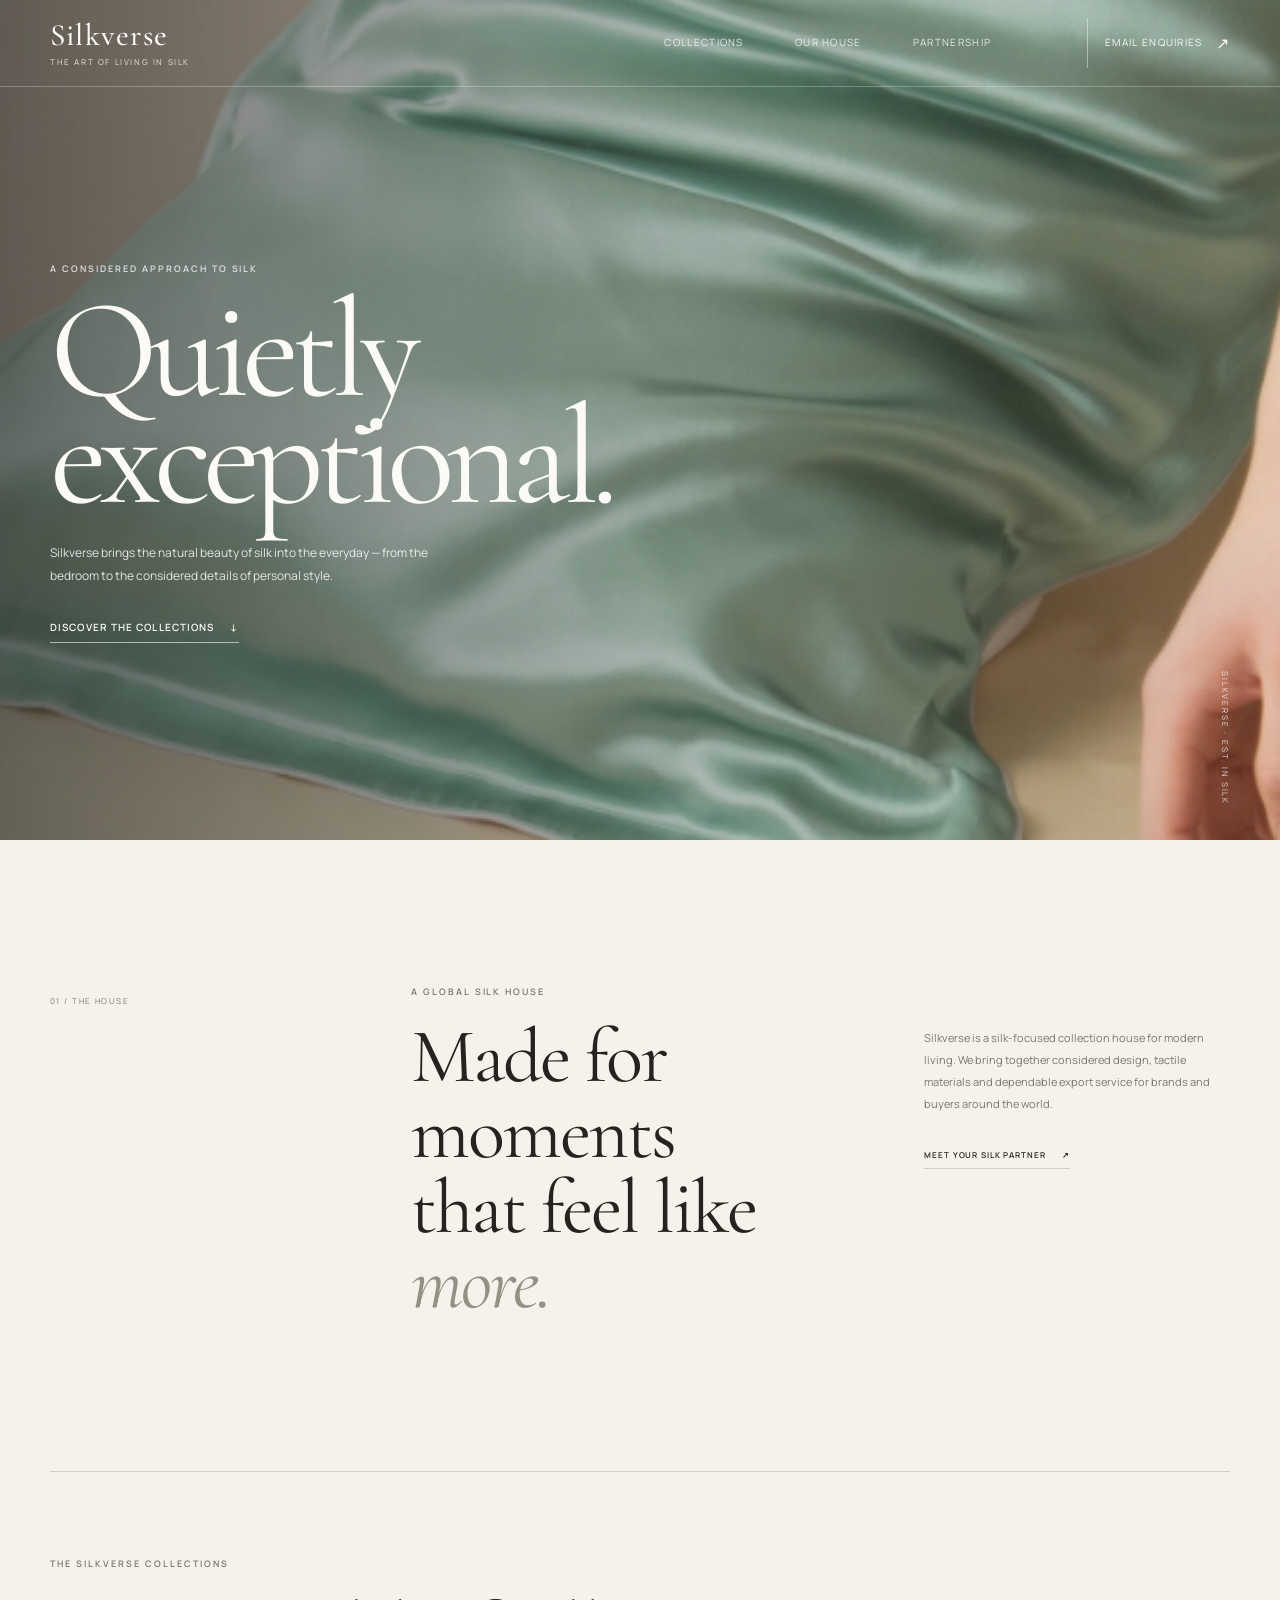
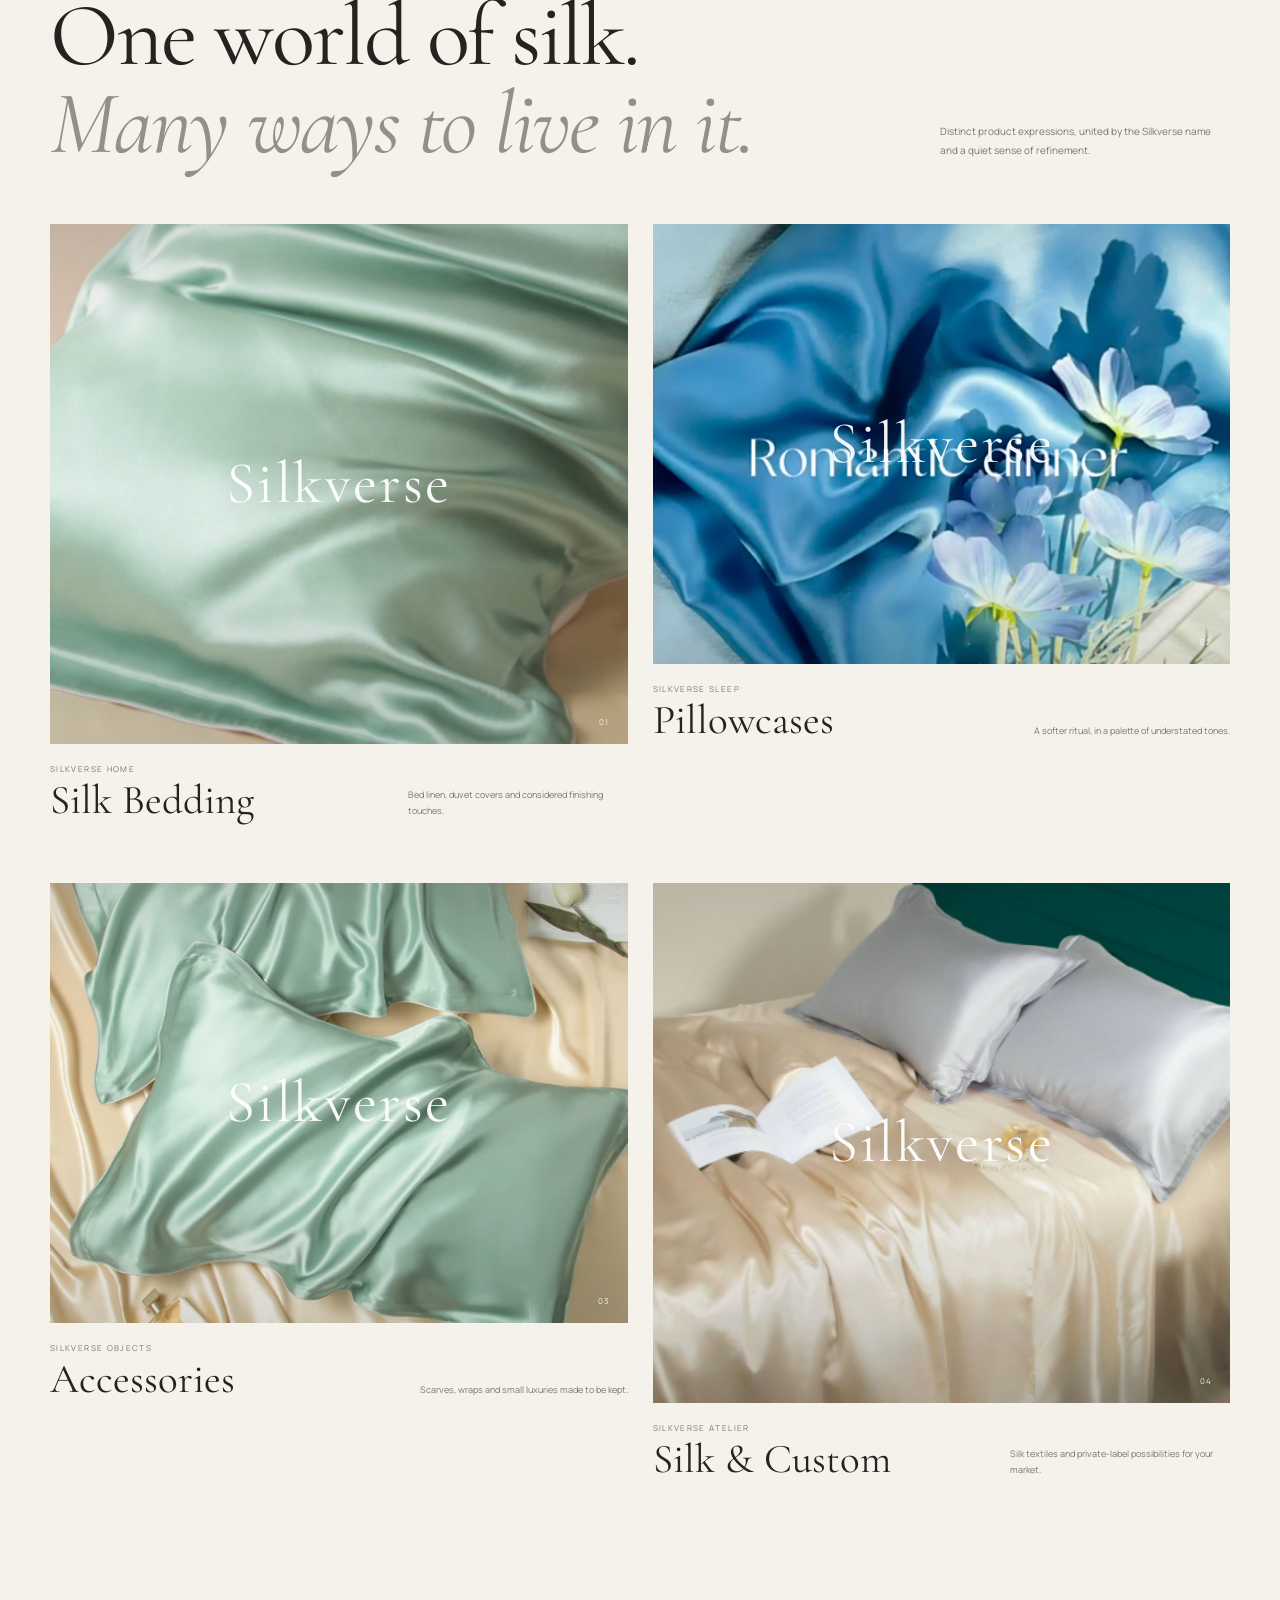
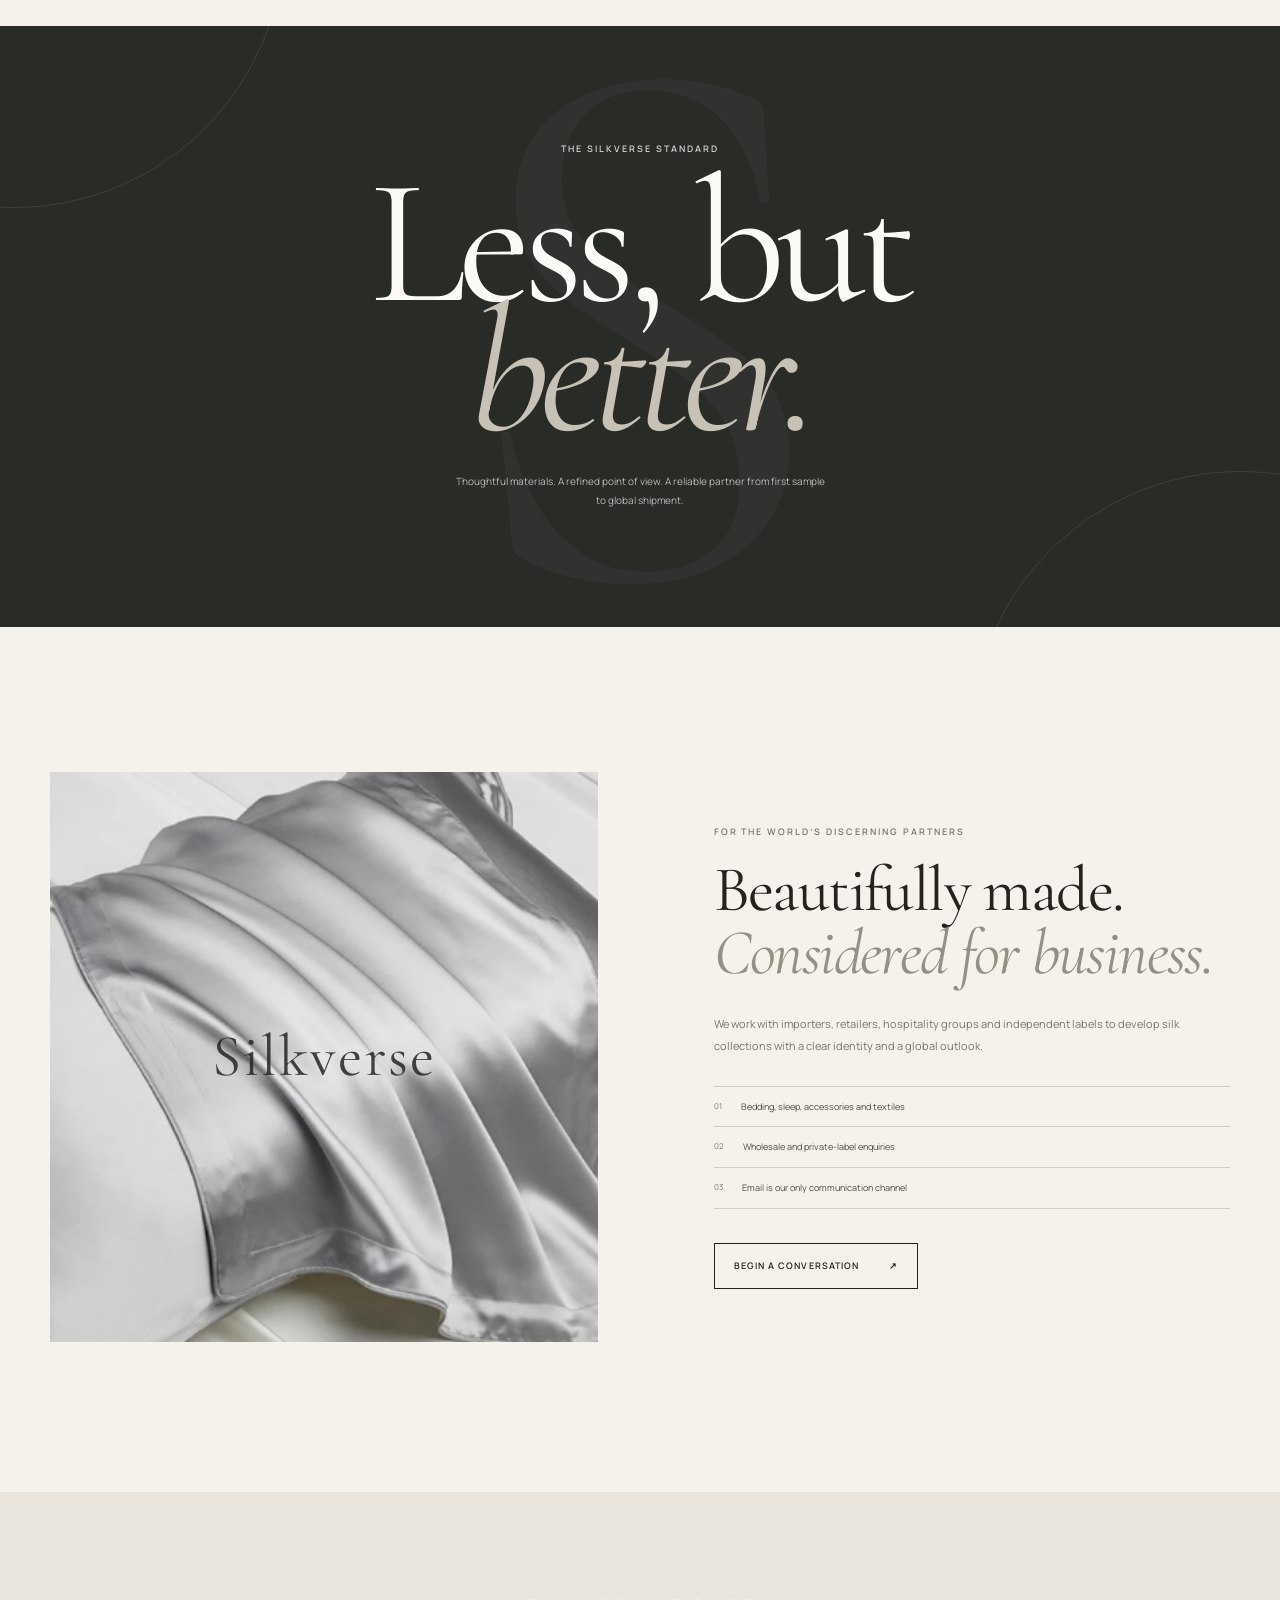
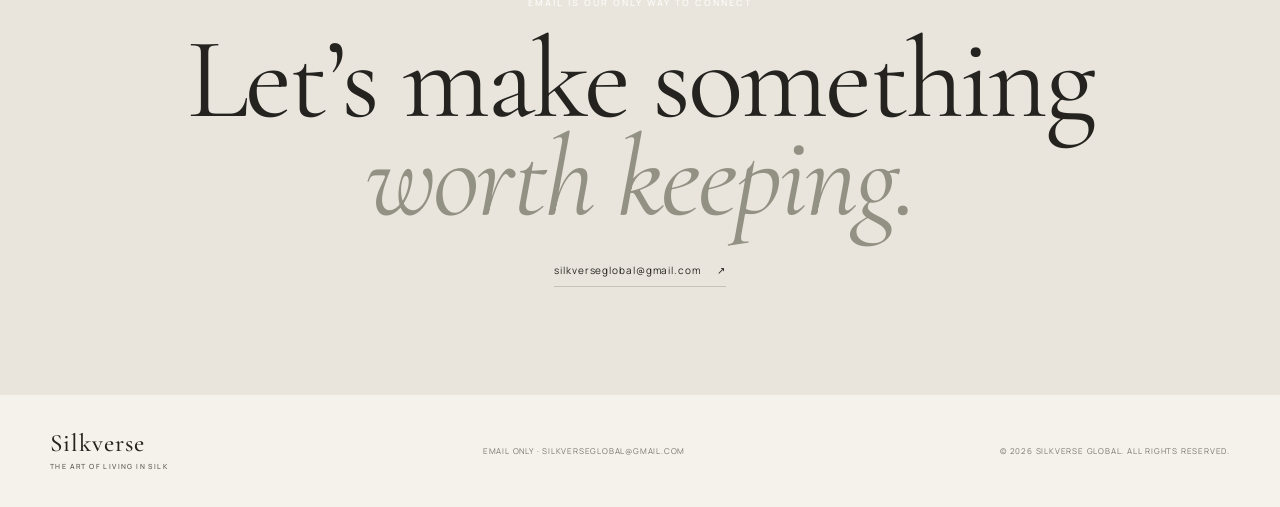
==== commit 8d91e1a2: "Clarify email as sole Silkverse contact channel Co-authored-by: Copilot <223556219+Copilot@users.nor" ====
--- a/index.html
+++ b/index.html
@@ -32,7 +32,7 @@
         </nav>
 
         <a class="header-contact" href="mailto:silkverseglobal@gmail.com">
-          <span>Trade enquiries</span>
+          <span>Email enquiries</span>
           <span aria-hidden="true">↗</span>
         </a>
       </div>
@@ -179,7 +179,7 @@
           <ul class="partner-points">
             <li><span>01</span> Bedding, sleep, accessories and textiles</li>
             <li><span>02</span> Wholesale and private-label enquiries</li>
-            <li><span>03</span> Coordinated communication for global trade</li>
+            <li><span>03</span> Email is our only communication channel</li>
           </ul>
           <a class="button-link" href="mailto:silkverseglobal@gmail.com?subject=Silkverse%20Trade%20Enquiry">
             Begin a conversation <span aria-hidden="true">↗</span>
@@ -188,7 +188,7 @@
       </section>
 
       <section class="closing">
-        <p class="eyebrow light">A world of silk, with Silkverse</p>
+        <p class="eyebrow light">Email is our only way to connect</p>
         <h2>Let’s make something<br /><em>worth keeping.</em></h2>
         <a class="closing-email" href="mailto:silkverseglobal@gmail.com">
           silkverseglobal@gmail.com <span aria-hidden="true">↗</span>
@@ -201,7 +201,7 @@
         <span class="wordmark-name">Silkverse</span>
         <span class="wordmark-caption">The art of living in silk</span>
       </a>
-      <p>Silk, considered.</p>
+      <p>Email only · silkverseglobal@gmail.com</p>
       <p>© <span id="year"></span> Silkverse Global. All rights reserved.</p>
     </footer>
     <script src="script.js"></script>
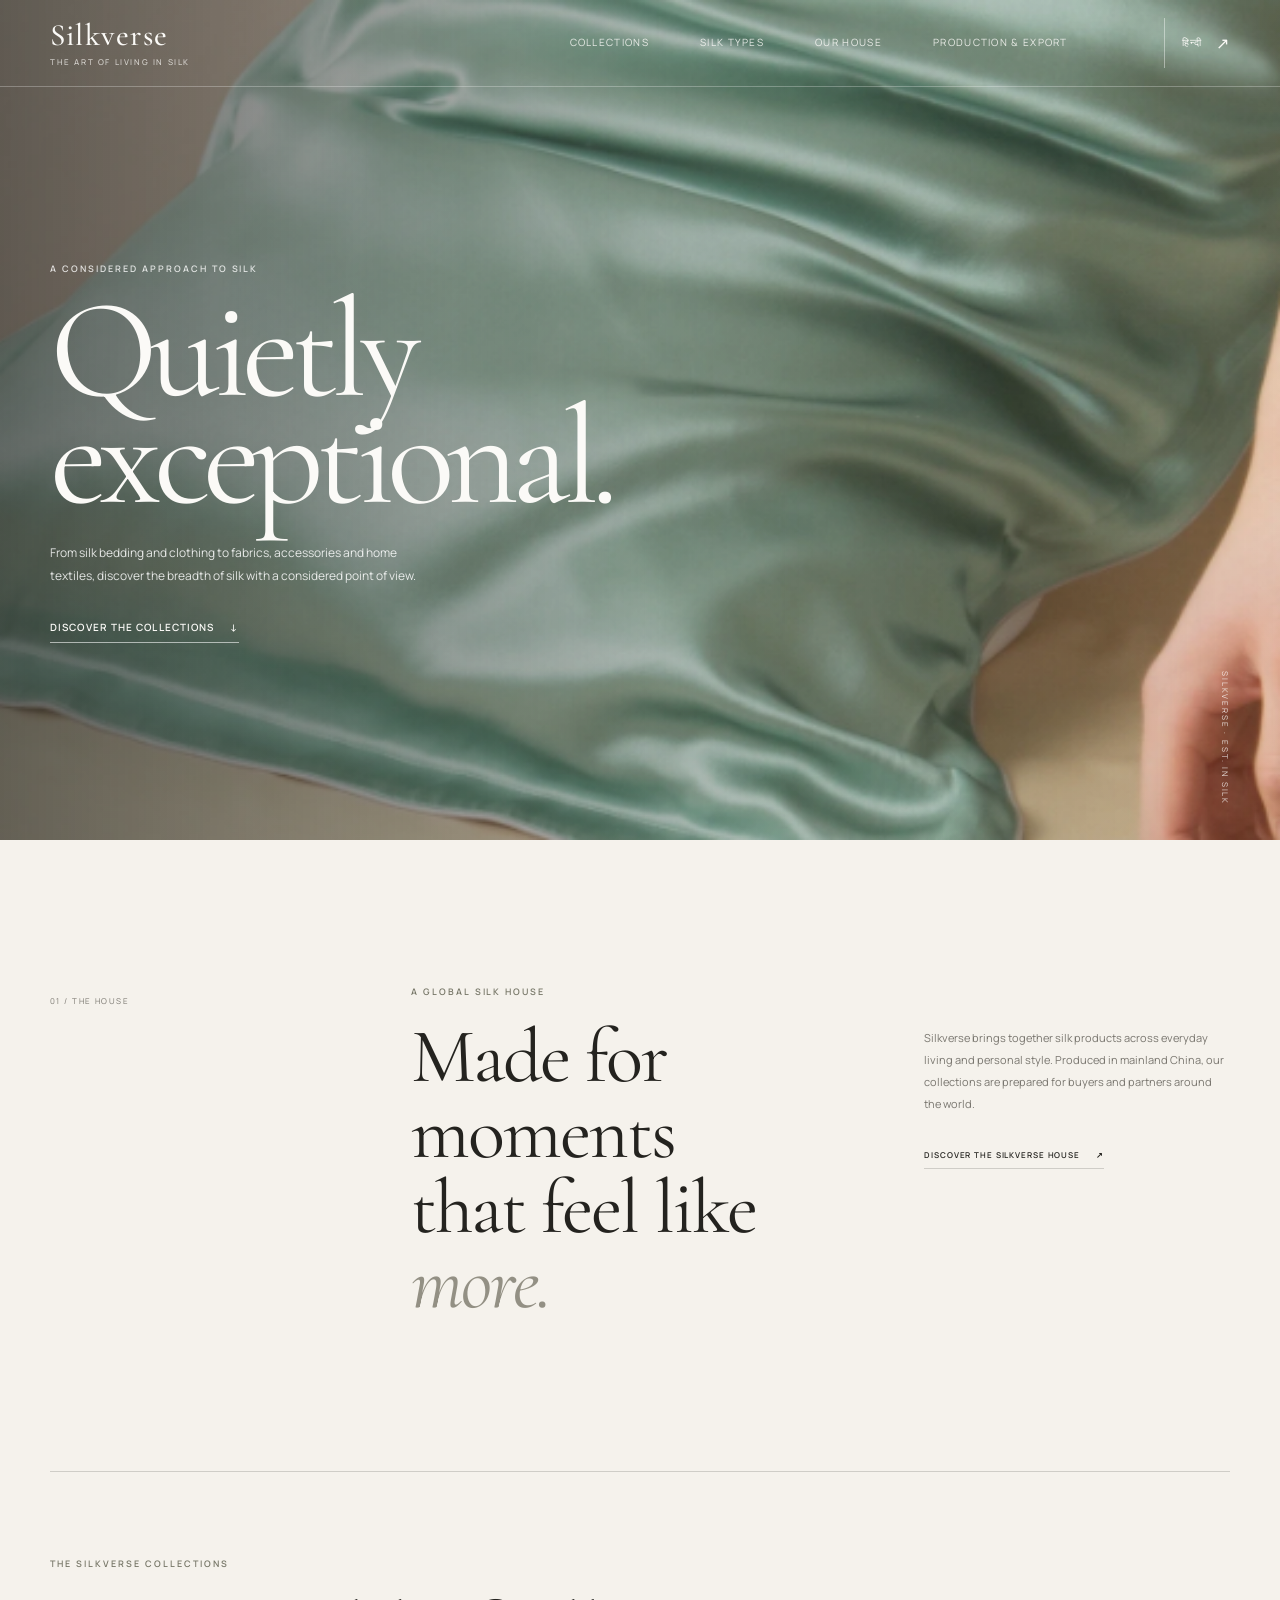
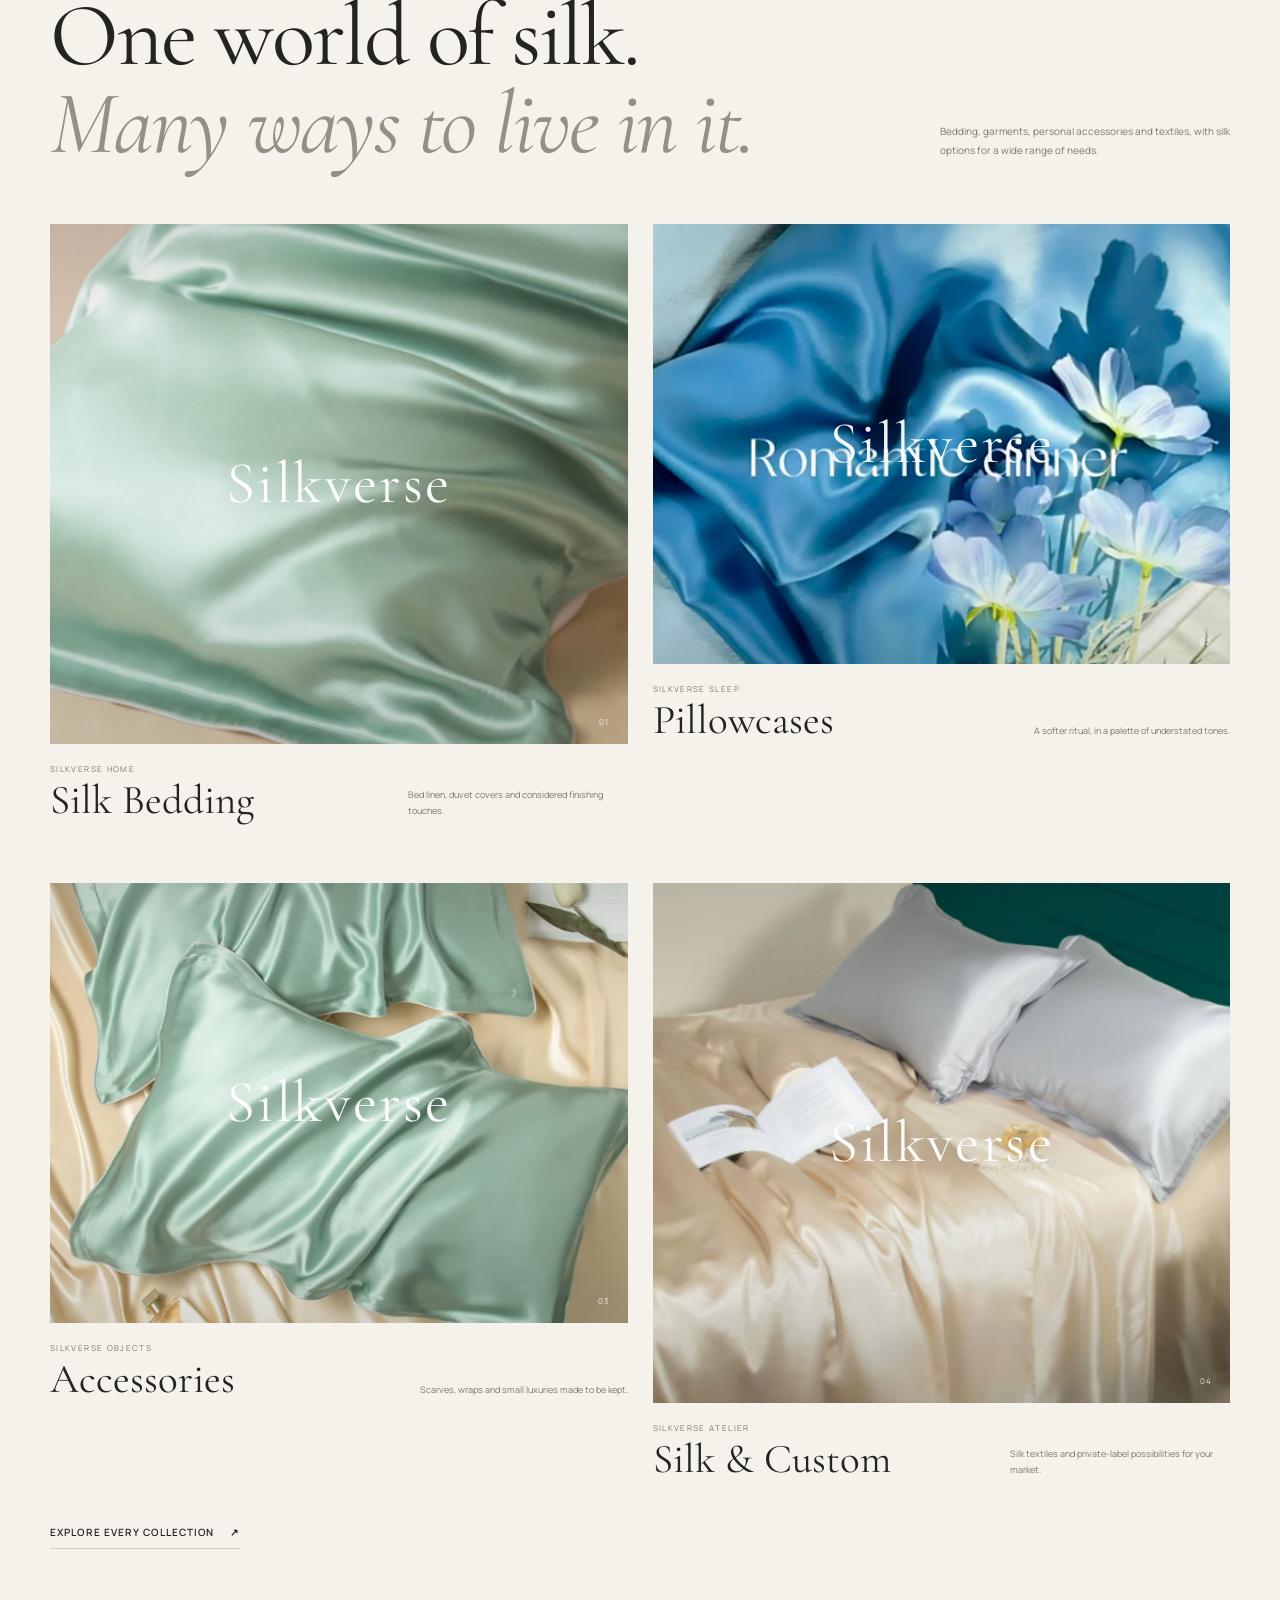
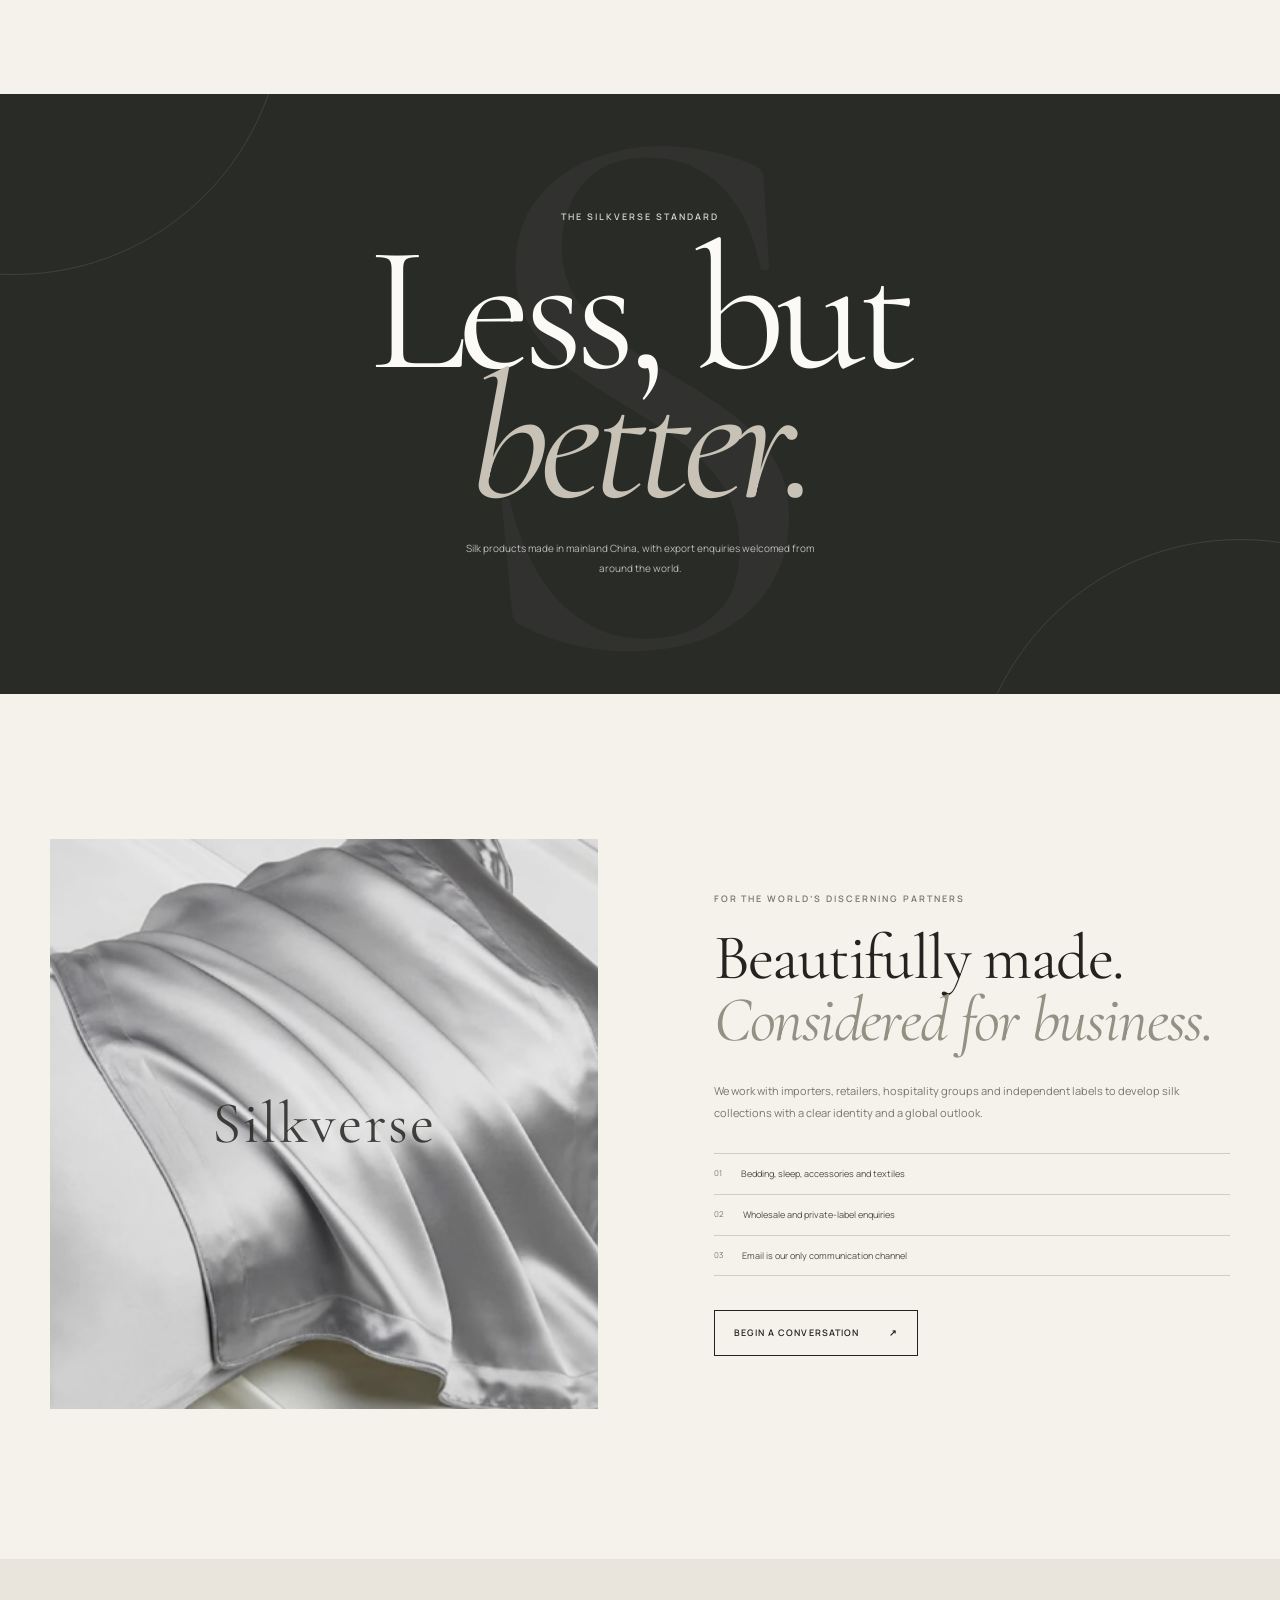
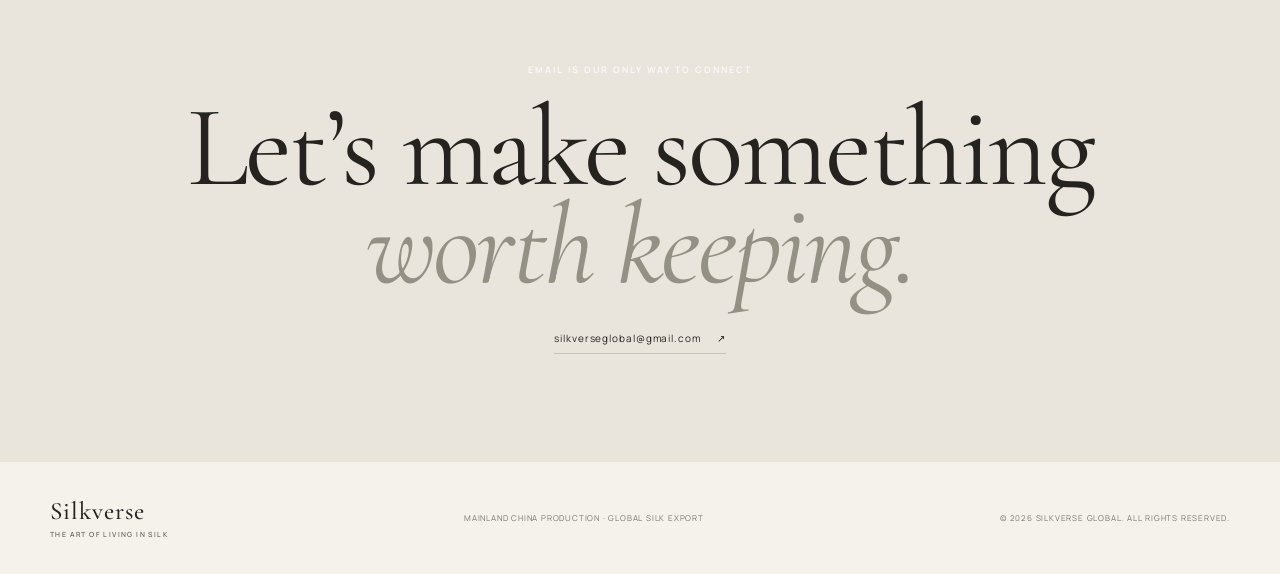
==== commit d57340b9: "Add bilingual Silkverse product and export pages Co-authored-by: Copilot <223556219+Copilot@users.no" ====
--- a/index.html
+++ b/index.html
@@ -12,7 +12,7 @@
     <link rel="preconnect" href="https://fonts.googleapis.com" />
     <link rel="preconnect" href="https://fonts.gstatic.com" crossorigin />
     <link
-      href="https://fonts.googleapis.com/css2?family=Cormorant+Garamond:wght@400;500;600&family=Manrope:wght@400;500;600;700&display=swap"
+      href="https://fonts.googleapis.com/css2?family=Cormorant+Garamond:wght@400;500;600&family=Manrope:wght@400;500;600;700&family=Noto+Sans+Devanagari:wght@400;500;600;700&display=swap"
       rel="stylesheet"
     />
     <link rel="stylesheet" href="styles.css" />
@@ -20,19 +20,20 @@
   <body>
     <header class="site-header">
       <div class="header-inner">
-        <a class="wordmark" href="#home" aria-label="Silkverse home">
+        <a class="wordmark" href="index.html" aria-label="Silkverse home">
           <span class="wordmark-name">Silkverse</span>
           <span class="wordmark-caption">The art of living in silk</span>
         </a>
 
         <nav class="main-nav" aria-label="Main navigation">
-          <a href="#collections">Collections</a>
-          <a href="#house">Our House</a>
-          <a href="#partnership">Partnership</a>
+          <a href="collections.html">Collections</a>
+          <a href="silk-types.html">Silk Types</a>
+          <a href="about.html">Our House</a>
+          <a href="china-production.html">Production & Export</a>
         </nav>
 
-        <a class="header-contact" href="mailto:silkverseglobal@gmail.com">
-          <span>Email enquiries</span>
+        <a class="header-contact language-link" href="hi/index.html" lang="hi">
+          <span>हिन्दी</span>
           <span aria-hidden="true">↗</span>
         </a>
       </div>
@@ -51,10 +52,10 @@
           <p class="eyebrow light">A considered approach to silk</p>
           <h1>Quietly<br />exceptional.</h1>
           <p class="hero-description">
-            Silkverse brings the natural beauty of silk into the everyday — from the bedroom to
-            the considered details of personal style.
-          </p>
-          <a class="text-link text-link-light" href="#collections">
+            From silk bedding and clothing to fabrics, accessories and home textiles, discover the
+            breadth of silk with a considered point of view.
+          </p>
+          <a class="text-link text-link-light" href="collections.html">
             Discover the collections <span aria-hidden="true">↓</span>
           </a>
         </div>
@@ -69,12 +70,12 @@
         </div>
         <div class="intro-note">
           <p>
-            Silkverse is a silk-focused collection house for modern living. We bring together
-            considered design, tactile materials and dependable export service for brands and
-            buyers around the world.
-          </p>
-          <a class="text-link" href="mailto:silkverseglobal@gmail.com">
-            Meet your silk partner <span aria-hidden="true">↗</span>
+            Silkverse brings together silk products across everyday living and personal style.
+            Produced in mainland China, our collections are prepared for buyers and partners
+            around the world.
+          </p>
+          <a class="text-link" href="about.html">
+            Discover the Silkverse house <span aria-hidden="true">↗</span>
           </a>
         </div>
       </section>
@@ -86,8 +87,8 @@
             <h2>One world of silk.<br /><em>Many ways to live in it.</em></h2>
           </div>
           <p class="section-aside">
-            Distinct product expressions, united by the Silkverse name and a quiet sense of
-            refinement.
+            Bedding, garments, personal accessories and textiles, with silk options for a wide
+            range of needs.
           </p>
         </div>
 
@@ -152,6 +153,9 @@
             </div>
           </article>
         </div>
+        <a class="text-link collection-more" href="collections.html">
+          Explore every collection <span aria-hidden="true">↗</span>
+        </a>
       </section>
 
       <section class="brand-statement">
@@ -159,8 +163,8 @@
         <p class="eyebrow light">The Silkverse standard</p>
         <h2>Less, but<br /><em>better.</em></h2>
         <p class="statement-copy">
-          Thoughtful materials. A refined point of view. A reliable partner from first sample to
-          global shipment.
+          Silk products made in mainland China, with export enquiries welcomed from around the
+          world.
         </p>
       </section>
 
@@ -197,11 +201,11 @@
     </main>
 
     <footer class="site-footer">
-      <a class="wordmark footer-wordmark" href="#home" aria-label="Silkverse home">
+      <a class="wordmark footer-wordmark" href="index.html" aria-label="Silkverse home">
         <span class="wordmark-name">Silkverse</span>
         <span class="wordmark-caption">The art of living in silk</span>
       </a>
-      <p>Email only · silkverseglobal@gmail.com</p>
+      <p>Mainland China production · Global silk export</p>
       <p>© <span id="year"></span> Silkverse Global. All rights reserved.</p>
     </footer>
     <script src="script.js"></script>
--- a/styles.css
+++ b/styles.css
@@ -48,6 +48,13 @@
   border-bottom: 1px solid rgba(255, 255, 255, 0.27);
 }
 
+.site-header.subpage-header {
+  position: relative;
+  color: var(--ink);
+  background: var(--paper);
+  border-bottom-color: var(--line);
+}
+
 .header-inner {
   width: min(1440px, calc(100% - 100px));
   min-height: 86px;
@@ -94,6 +101,26 @@
   font-size: 10px;
   letter-spacing: 0.13em;
   text-transform: uppercase;
+}
+
+.header-tools {
+  display: flex;
+  align-items: center;
+  gap: 20px;
+}
+
+.header-tools .header-contact {
+  border-left-color: var(--line);
+}
+
+.header-tools .email-link {
+  font-size: 9px;
+  letter-spacing: 0.12em;
+  text-transform: uppercase;
+}
+
+.subpage-header .main-nav a[aria-current="page"]::after {
+  transform: scaleX(1);
 }
 
 .main-nav a {
@@ -310,6 +337,10 @@
   padding-top: 85px;
   padding-bottom: 145px;
   border-top: 1px solid var(--line);
+}
+
+.collection-more {
+  margin-top: 43px;
 }
 
 .section-heading {
@@ -633,6 +664,355 @@
   outline-offset: 5px;
 }
 
+.inner-page {
+  overflow: hidden;
+}
+
+.page-hero {
+  min-height: 570px;
+  display: grid;
+  grid-template-columns: minmax(0, 0.9fr) minmax(0, 1.1fr);
+  background: var(--paper-deep);
+}
+
+.page-hero-copy {
+  align-self: center;
+  padding: 84px clamp(32px, 7vw, 110px);
+}
+
+.page-hero-copy h1 {
+  margin: 0;
+  font-family: var(--serif);
+  font-size: clamp(76px, 9vw, 122px);
+  font-weight: 400;
+  letter-spacing: -0.055em;
+  line-height: 0.82;
+}
+
+.page-hero-copy h1 em {
+  color: #89867a;
+  font-weight: 400;
+}
+
+.page-hero-copy > p:last-child {
+  max-width: 380px;
+  margin: 28px 0 0;
+  color: var(--muted);
+  font-size: 11px;
+  line-height: 2;
+}
+
+.page-hero > img {
+  min-width: 0;
+  width: 100%;
+  height: 100%;
+  min-height: 570px;
+  object-fit: cover;
+}
+
+.page-hero-types > img {
+  object-position: center 52%;
+}
+
+.page-prose {
+  width: min(1050px, calc(100% - 100px));
+  margin: 0 auto;
+  padding: 135px 0 145px;
+}
+
+.page-prose h2,
+.catalog-heading h2,
+.export-intro h2,
+.page-cta h2 {
+  margin: 0;
+  font-family: var(--serif);
+  font-size: clamp(60px, 8vw, 98px);
+  font-weight: 400;
+  letter-spacing: -0.035em;
+  line-height: 0.95;
+}
+
+.page-prose h2 em,
+.catalog-heading h2 em,
+.export-intro h2 em,
+.page-cta h2 em {
+  color: #929084;
+  font-weight: 400;
+}
+
+.prose-columns {
+  display: grid;
+  grid-template-columns: 1fr 1fr;
+  gap: 54px;
+  margin: 42px 0 36px;
+}
+
+.prose-columns p,
+.catalog-heading > p:last-child {
+  margin: 0;
+  color: var(--muted);
+  font-size: 11px;
+  line-height: 2;
+}
+
+.page-banner {
+  min-height: 390px;
+  padding: 45px;
+  display: flex;
+  flex-direction: column;
+  align-items: center;
+  justify-content: center;
+  background: #2c2d29;
+  color: var(--white);
+  text-align: center;
+}
+
+.banner-index {
+  margin-bottom: 28px;
+  color: rgba(255, 255, 255, 0.62);
+  font-size: 8px;
+  letter-spacing: 0.2em;
+}
+
+.page-banner > p {
+  margin: 0;
+  font-family: var(--serif);
+  font-size: clamp(57px, 8vw, 96px);
+  line-height: 0.92;
+}
+
+.page-banner em {
+  color: #c7c2b5;
+}
+
+.page-link-grid {
+  width: min(1260px, calc(100% - 100px));
+  margin: 0 auto;
+  display: grid;
+  grid-template-columns: 1fr 1fr;
+}
+
+.page-link-grid > a {
+  min-height: 160px;
+  padding: 34px 26px;
+  display: grid;
+  grid-template-columns: 1fr auto;
+  align-content: center;
+  border-bottom: 1px solid var(--line);
+}
+
+.page-link-grid > a + a {
+  border-left: 1px solid var(--line);
+}
+
+.page-link-grid > a > span:first-child {
+  grid-column: 1 / -1;
+  color: var(--muted);
+  font-size: 8px;
+  letter-spacing: 0.17em;
+}
+
+.page-link-grid strong {
+  margin-top: 8px;
+  font-family: var(--serif);
+  font-size: clamp(27px, 3vw, 42px);
+  font-weight: 400;
+}
+
+.catalog-section {
+  width: min(1260px, calc(100% - 100px));
+  margin: 0 auto;
+  padding: 122px 0 135px;
+}
+
+.catalog-heading {
+  max-width: 780px;
+  margin-bottom: 60px;
+}
+
+.catalog-heading > p:last-child {
+  max-width: 510px;
+  margin-top: 22px;
+}
+
+.catalog-grid {
+  display: grid;
+  grid-template-columns: repeat(4, minmax(0, 1fr));
+  border-top: 1px solid var(--line);
+  border-left: 1px solid var(--line);
+}
+
+.catalog-card {
+  min-height: 218px;
+  padding: 25px 22px 21px;
+  display: flex;
+  flex-direction: column;
+  align-items: flex-start;
+  border-right: 1px solid var(--line);
+  border-bottom: 1px solid var(--line);
+}
+
+.catalog-card > span {
+  color: var(--muted);
+  font-size: 7px;
+  letter-spacing: 0.14em;
+  text-transform: uppercase;
+}
+
+.catalog-card h3 {
+  margin: 20px 0 9px;
+  font-family: var(--serif);
+  font-size: clamp(24px, 2.3vw, 33px);
+  font-weight: 500;
+  line-height: 1.05;
+}
+
+.catalog-card p {
+  margin: 0 0 19px;
+  color: var(--muted);
+  font-size: 9px;
+  line-height: 1.85;
+}
+
+.catalog-card a {
+  margin-top: auto;
+  padding-bottom: 3px;
+  border-bottom: 1px solid var(--line);
+  font-size: 8px;
+  letter-spacing: 0.04em;
+}
+
+.catalog-note {
+  max-width: 790px;
+  margin: 24px 0 0;
+  color: var(--muted);
+  font-size: 9px;
+  line-height: 1.9;
+}
+
+.silk-grid .catalog-card {
+  min-height: 202px;
+}
+
+.page-cta {
+  min-height: 420px;
+  padding: 88px 24px;
+  display: flex;
+  flex-direction: column;
+  align-items: center;
+  justify-content: center;
+  background: #e9e5dc;
+  text-align: center;
+}
+
+.page-cta h2 {
+  margin-bottom: 30px;
+}
+
+.export-details {
+  width: min(1260px, calc(100% - 100px));
+  margin: 0 auto;
+  padding: 135px 0 150px;
+  display: grid;
+  grid-template-columns: 0.85fr 1.15fr;
+  gap: 70px;
+}
+
+.export-intro h2 {
+  font-size: clamp(56px, 7vw, 83px);
+}
+
+.export-steps {
+  border-top: 1px solid var(--line);
+}
+
+.export-steps article {
+  display: grid;
+  grid-template-columns: 55px 1fr;
+  gap: 16px;
+  padding: 24px 0;
+  border-bottom: 1px solid var(--line);
+}
+
+.export-steps article > span {
+  color: var(--muted);
+  font-size: 8px;
+}
+
+.export-steps h3 {
+  margin: 0 0 6px;
+  font-family: var(--serif);
+  font-size: 27px;
+  font-weight: 500;
+  line-height: 1.1;
+}
+
+.export-steps p {
+  max-width: 500px;
+  margin: 0;
+  color: var(--muted);
+  font-size: 10px;
+  line-height: 1.9;
+}
+
+.subpage-header + .inner-page .page-hero {
+  min-height: 575px;
+}
+
+.inner-page + .site-footer {
+  width: min(1260px, calc(100% - 100px));
+}
+
+.footer-email {
+  font-size: 9px;
+  letter-spacing: 0.05em;
+}
+
+html[lang="hi"] body {
+  font-family: "Noto Sans Devanagari", sans-serif;
+  line-height: 1.9;
+}
+
+html[lang="hi"] .wordmark-name,
+html[lang="hi"] .hero h1,
+html[lang="hi"] .intro h2,
+html[lang="hi"] .section-heading h2,
+html[lang="hi"] .brand-statement h2,
+html[lang="hi"] .partnership h2,
+html[lang="hi"] .closing h2,
+html[lang="hi"] .page-hero-copy h1,
+html[lang="hi"] .page-prose h2,
+html[lang="hi"] .catalog-heading h2,
+html[lang="hi"] .catalog-card h3,
+html[lang="hi"] .export-intro h2,
+html[lang="hi"] .export-steps h3,
+html[lang="hi"] .page-cta h2,
+html[lang="hi"] .page-banner > p,
+html[lang="hi"] .page-link-grid strong,
+html[lang="hi"] .collection-info h3 {
+  font-family: "Noto Sans Devanagari", sans-serif;
+  letter-spacing: 0;
+  line-height: 1.35;
+}
+
+html[lang="hi"] .hero h1 {
+  font-size: clamp(50px, 8vw, 102px);
+}
+
+html[lang="hi"] .page-hero-copy h1 {
+  font-size: clamp(53px, 7vw, 94px);
+}
+
+html[lang="hi"] .hero-description,
+html[lang="hi"] .page-hero-copy > p:last-child,
+html[lang="hi"] .intro-note p,
+html[lang="hi"] .prose-columns p,
+html[lang="hi"] .catalog-card p,
+html[lang="hi"] .catalog-note,
+html[lang="hi"] .export-steps p {
+  line-height: 2;
+}
+
 @keyframes hero-arrive {
   from { transform: scale(1.035); }
   to { transform: scale(1); }
@@ -878,6 +1258,175 @@
 
   .site-footer > p:last-child {
     width: 100%;
+  }
+}
+
+@media (max-width: 980px) {
+  .site-header .main-nav {
+    display: flex;
+    gap: 17px;
+    margin-right: auto;
+  }
+
+  .header-tools {
+    gap: 12px;
+  }
+
+  .catalog-grid {
+    grid-template-columns: repeat(2, minmax(0, 1fr));
+  }
+
+  .export-details {
+    grid-template-columns: 1fr;
+    gap: 45px;
+  }
+
+  .page-hero {
+    grid-template-columns: minmax(0, 0.9fr) minmax(0, 1.1fr);
+  }
+}
+
+@media (max-width: 700px) {
+  .site-header .header-inner {
+    width: calc(100% - 36px);
+    display: grid;
+    grid-template-columns: 1fr auto;
+    gap: 0 12px;
+    padding: 10px 0;
+  }
+
+  .site-header .main-nav {
+    grid-column: 1 / -1;
+    grid-row: 2;
+    width: 100%;
+    justify-content: space-between;
+    gap: 15px;
+    margin: 10px 0 0;
+    overflow-x: auto;
+  }
+
+  .site-header .main-nav a,
+  .site-header .main-nav a:nth-child(2) {
+    display: inline-block;
+    flex: 0 0 auto;
+    font-size: 8px;
+    letter-spacing: 0.05em;
+    white-space: nowrap;
+  }
+
+  .header-tools {
+    grid-column: 2;
+    grid-row: 1;
+  }
+
+  .header-tools .email-link,
+  .header-contact {
+    font-size: 8px;
+    letter-spacing: 0.03em;
+  }
+
+  .site-header:not(.subpage-header) .header-inner > .header-contact {
+    grid-column: 2;
+    grid-row: 1;
+    padding-left: 9px;
+  }
+
+  .page-hero {
+    grid-template-columns: 1fr;
+  }
+
+  .page-hero-copy {
+    padding: 100px 25px 48px;
+  }
+
+  .page-hero-copy h1 {
+    font-size: clamp(68px, 18vw, 100px);
+  }
+
+  .page-hero > img {
+    min-height: 360px;
+    max-height: 490px;
+  }
+
+  .page-prose,
+  .catalog-section,
+  .export-details,
+  .page-link-grid,
+  .inner-page + .site-footer {
+    width: calc(100% - 40px);
+  }
+
+  .page-prose,
+  .catalog-section,
+  .export-details {
+    padding-top: 80px;
+    padding-bottom: 88px;
+  }
+
+  .prose-columns {
+    grid-template-columns: 1fr;
+    gap: 15px;
+    margin: 30px 0;
+  }
+
+  .page-link-grid {
+    grid-template-columns: 1fr;
+  }
+
+  .page-link-grid > a + a {
+    border-left: 0;
+  }
+
+  .catalog-heading {
+    margin-bottom: 40px;
+  }
+
+  .catalog-heading h2,
+  .page-prose h2,
+  .page-cta h2,
+  .export-intro h2 {
+    font-size: clamp(55px, 14vw, 78px);
+  }
+
+  .catalog-card {
+    min-height: 205px;
+    padding: 18px 15px;
+  }
+
+  .catalog-card h3 {
+    font-size: 25px;
+  }
+
+  .catalog-card p {
+    font-size: 8px;
+  }
+
+  .page-cta {
+    min-height: 370px;
+  }
+
+  .site-footer {
+    align-items: flex-start;
+    flex-wrap: wrap;
+    padding: 24px 0;
+  }
+
+  .site-footer > p,
+  .site-footer > a:not(.wordmark) {
+    width: calc(50% - 12px);
+    overflow-wrap: anywhere;
+  }
+
+  html[lang="hi"] .page-hero-copy h1 {
+    font-size: clamp(52px, 14vw, 80px);
+  }
+
+  html[lang="hi"] .hero h1 {
+    font-size: clamp(49px, 13vw, 74px);
+  }
+
+  html[lang="hi"] .collection-info h3 {
+    font-size: 30px;
   }
 }
 
